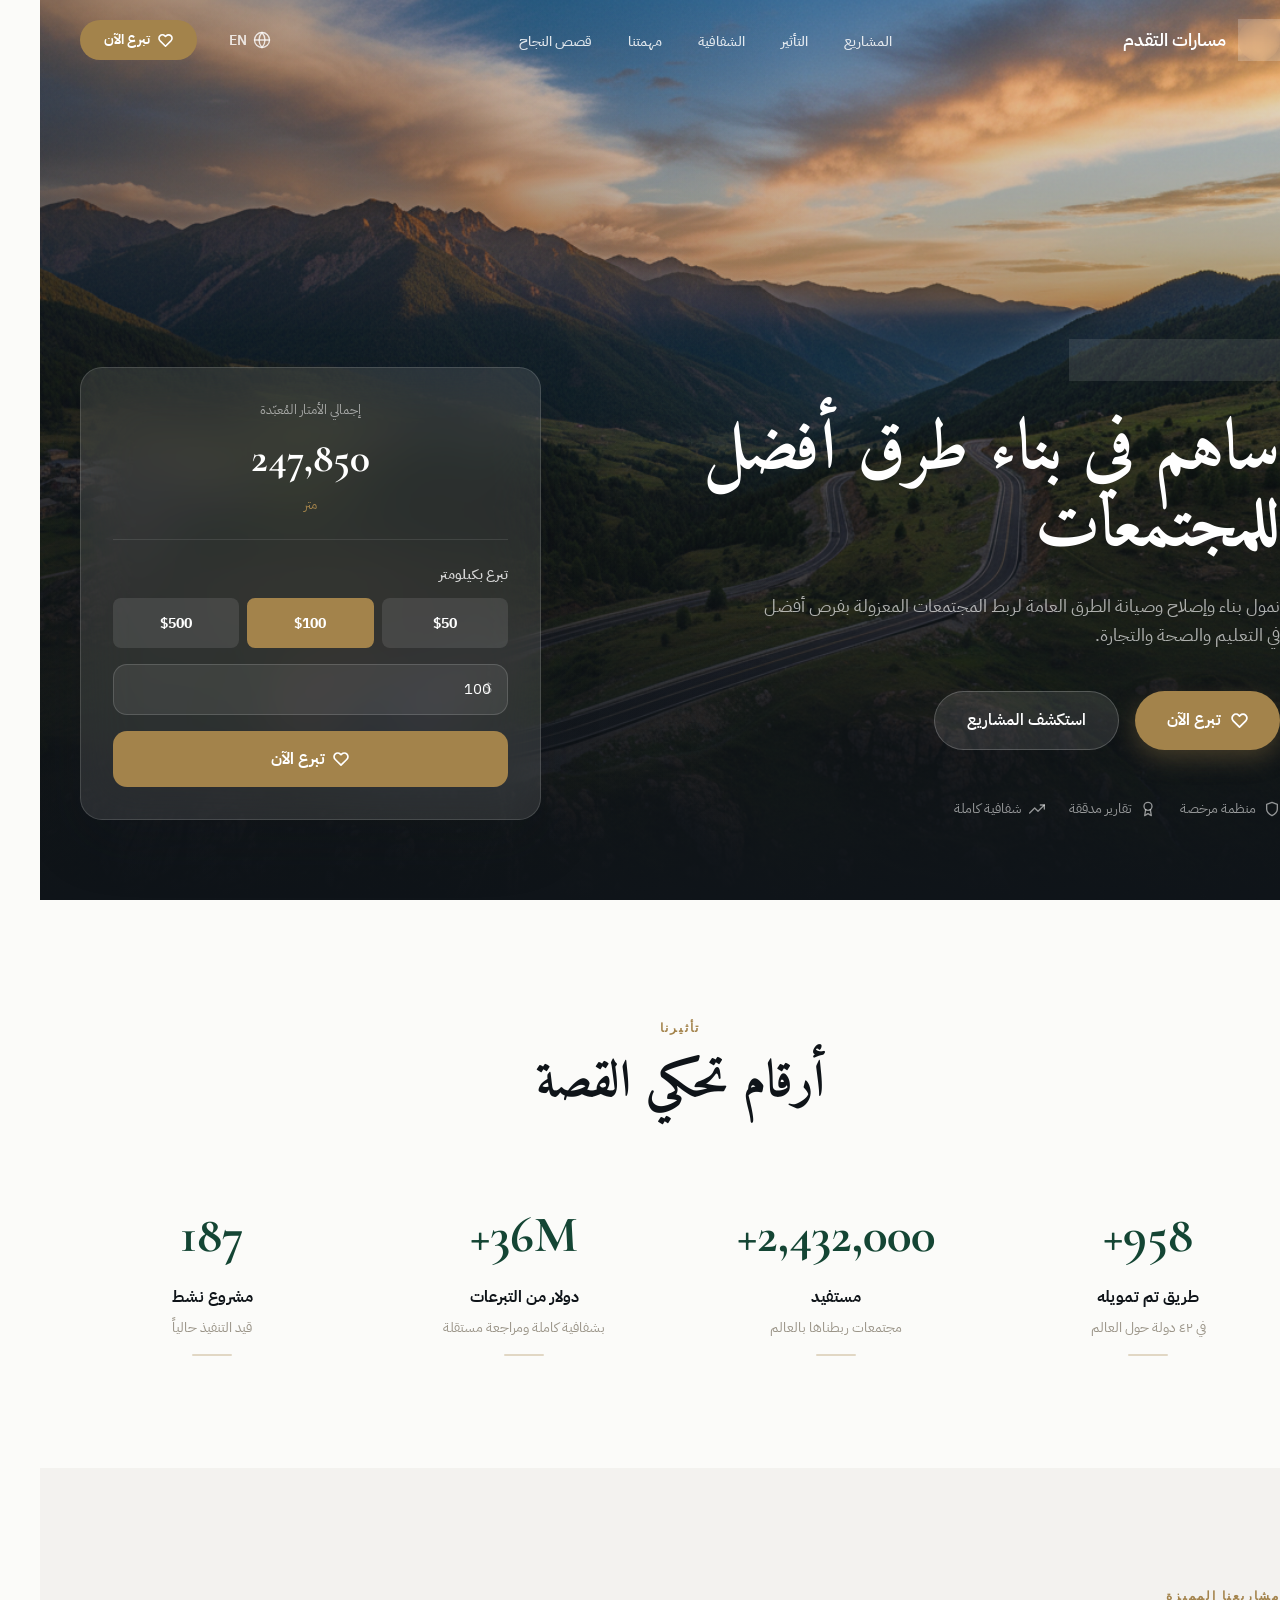
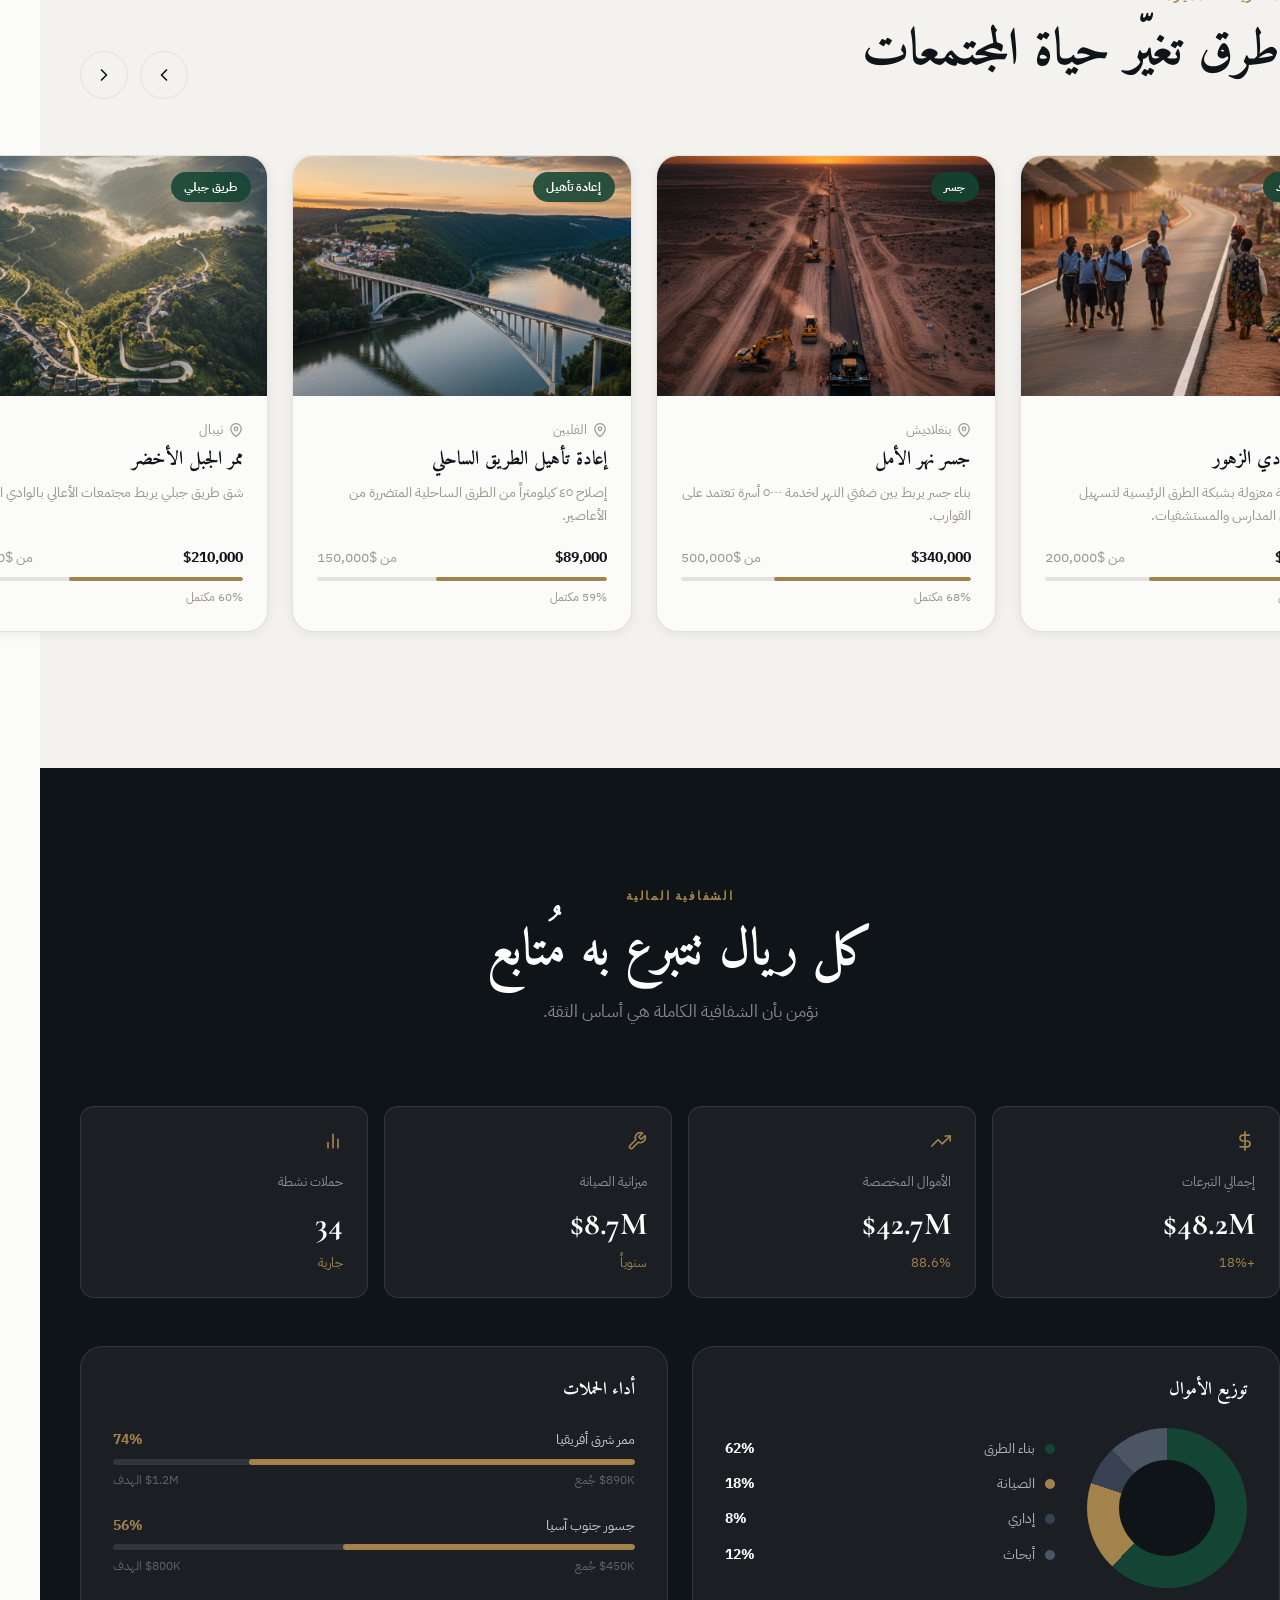
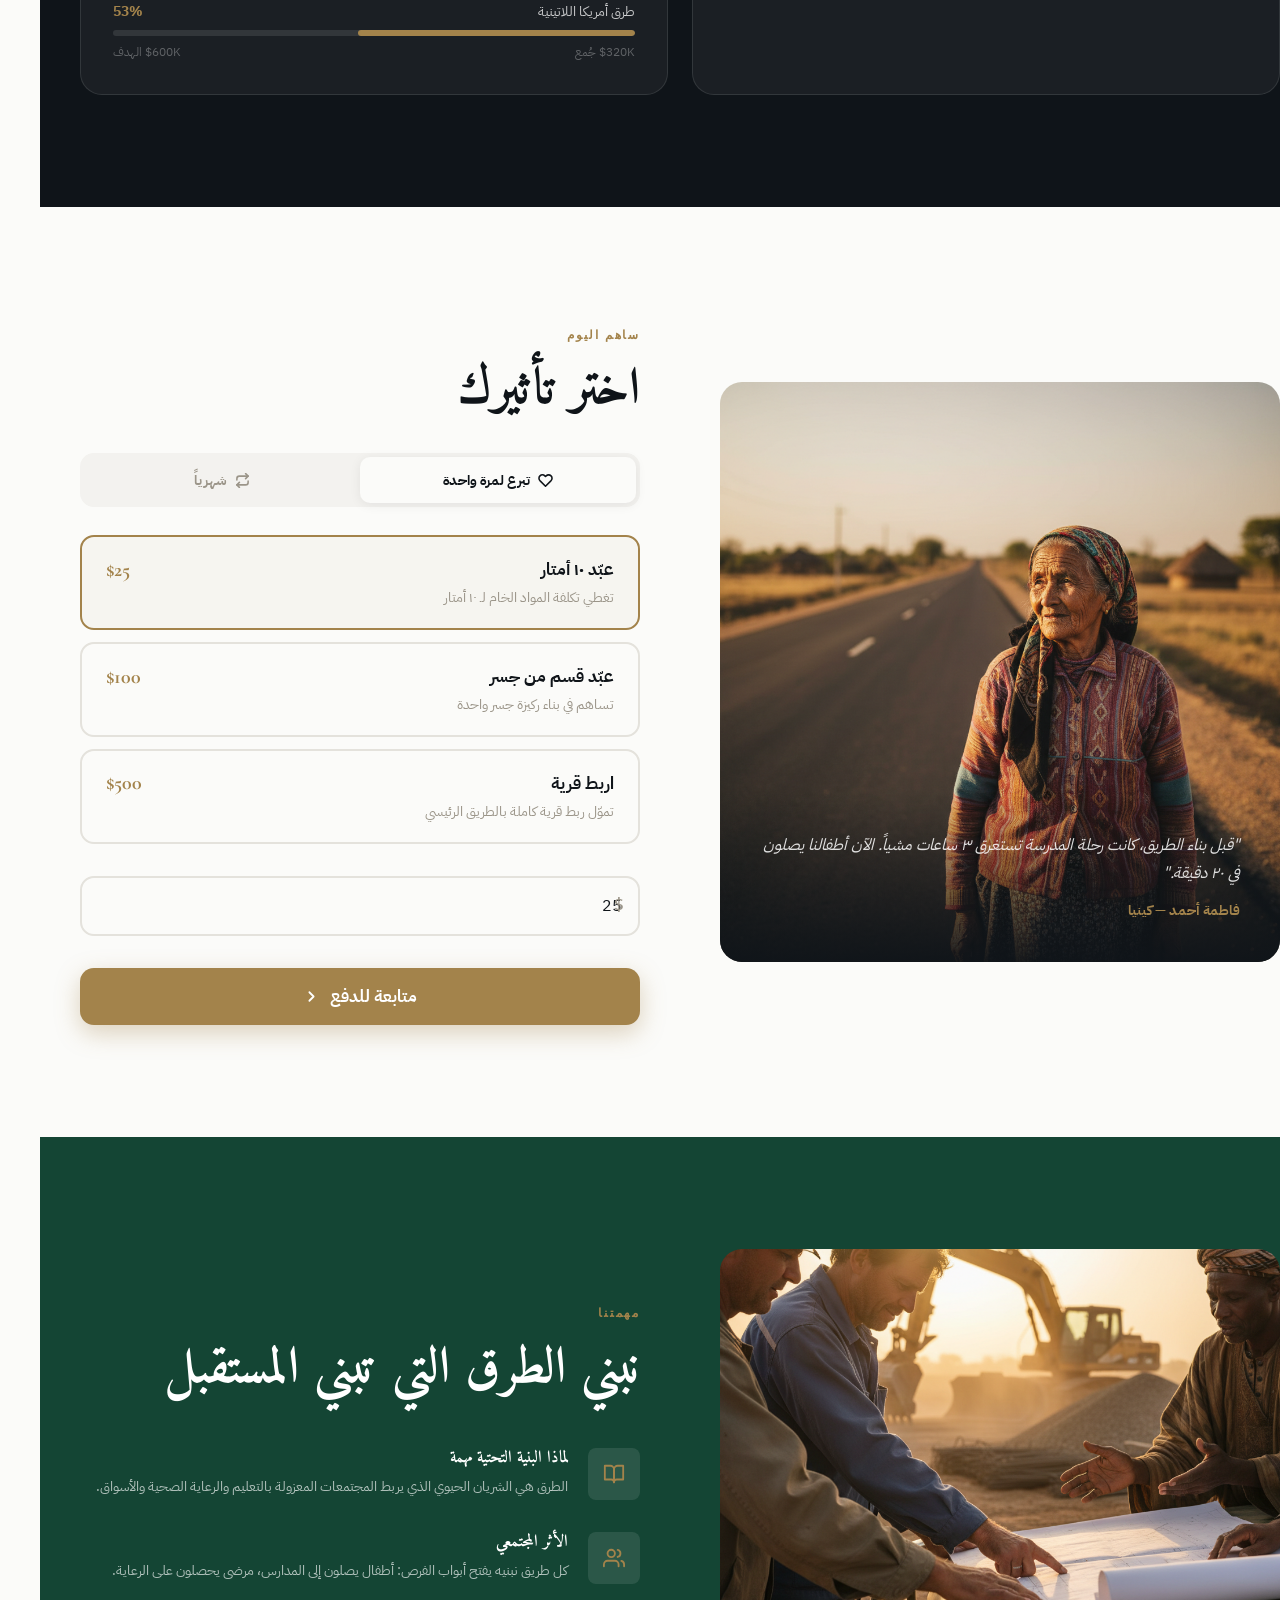
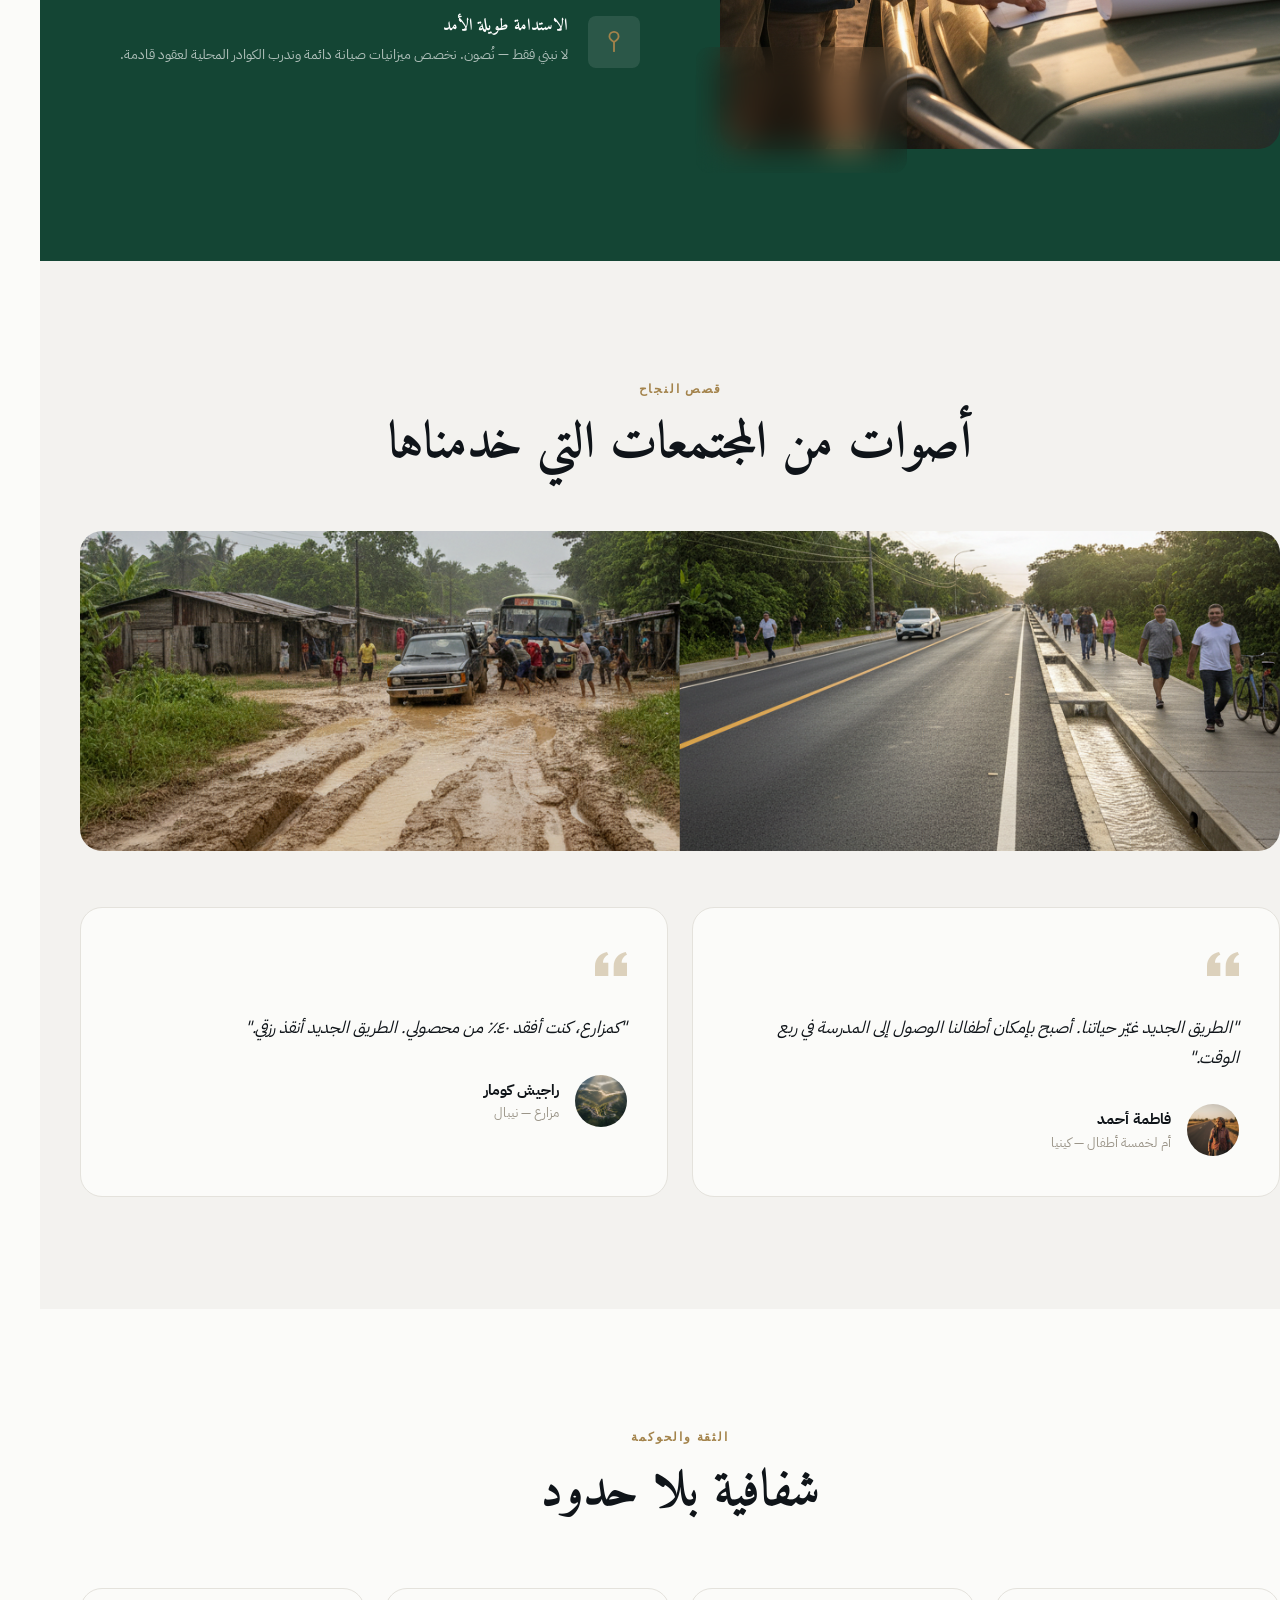
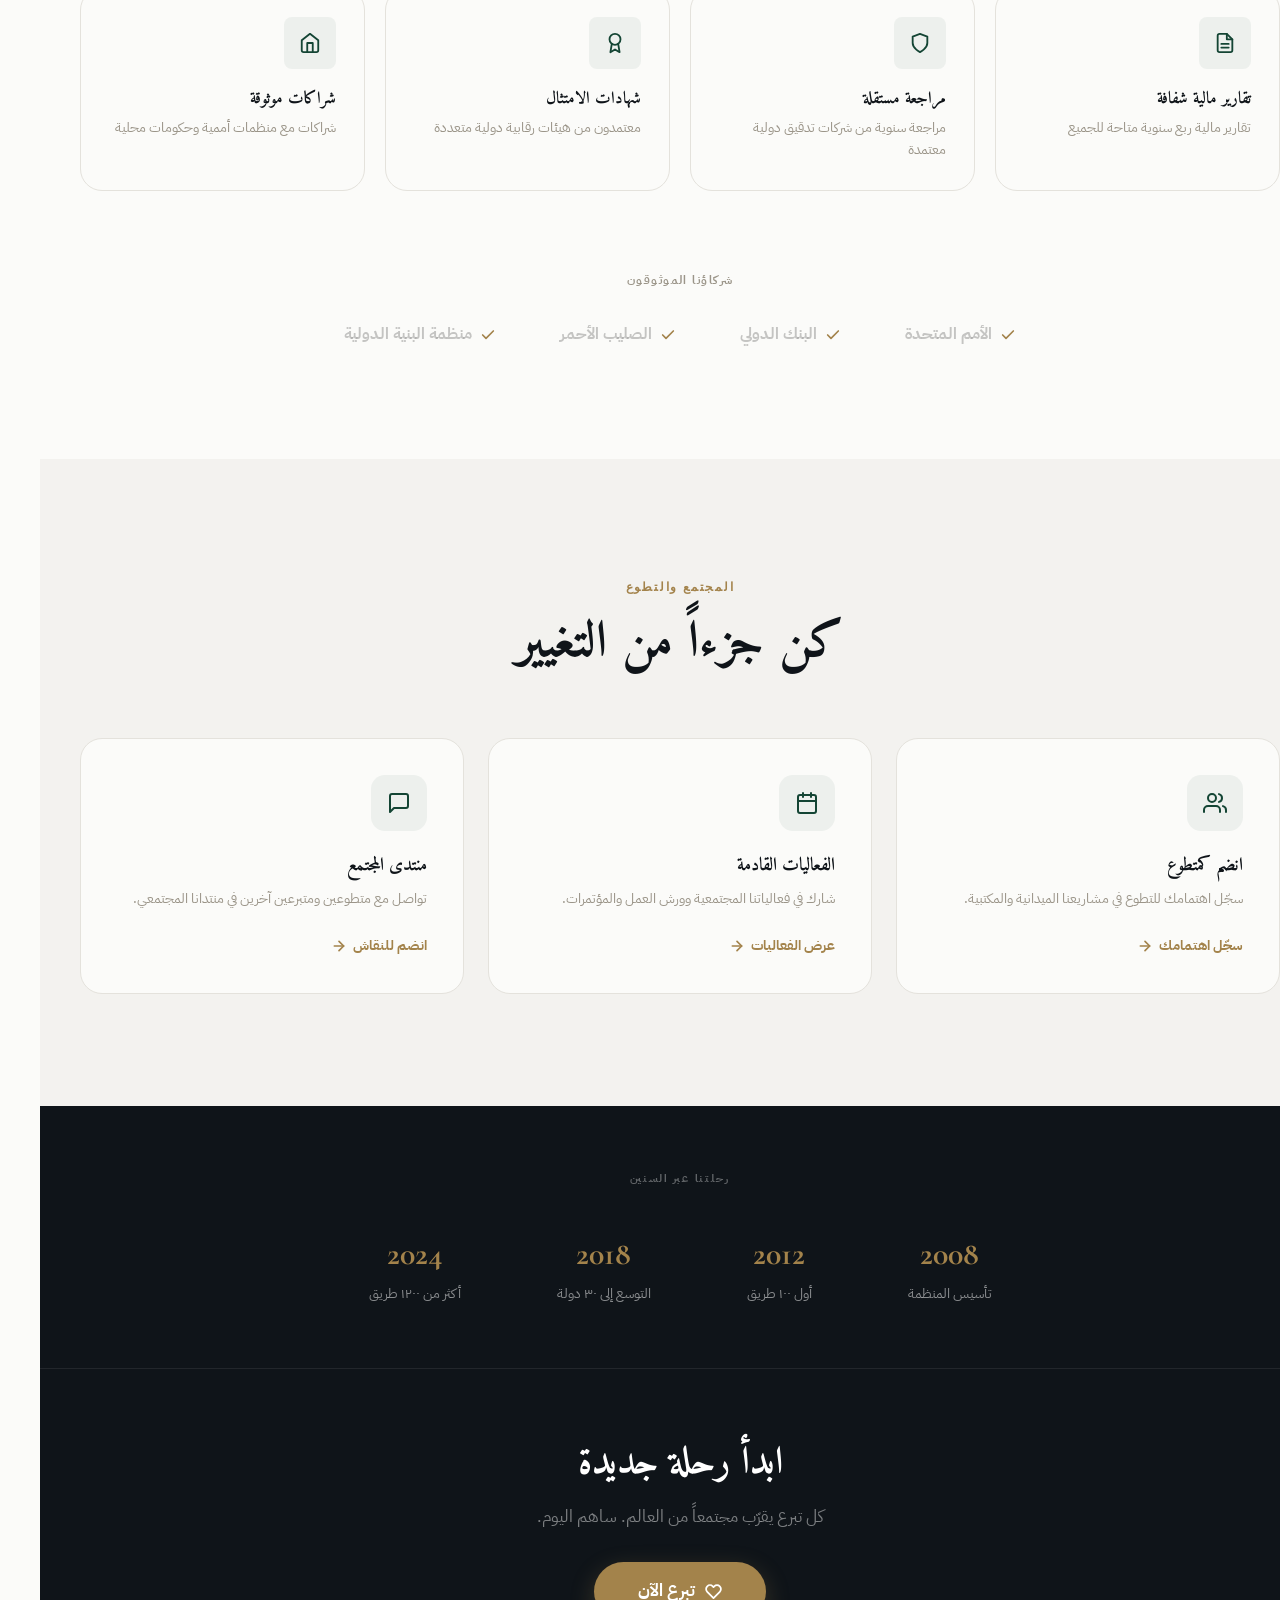
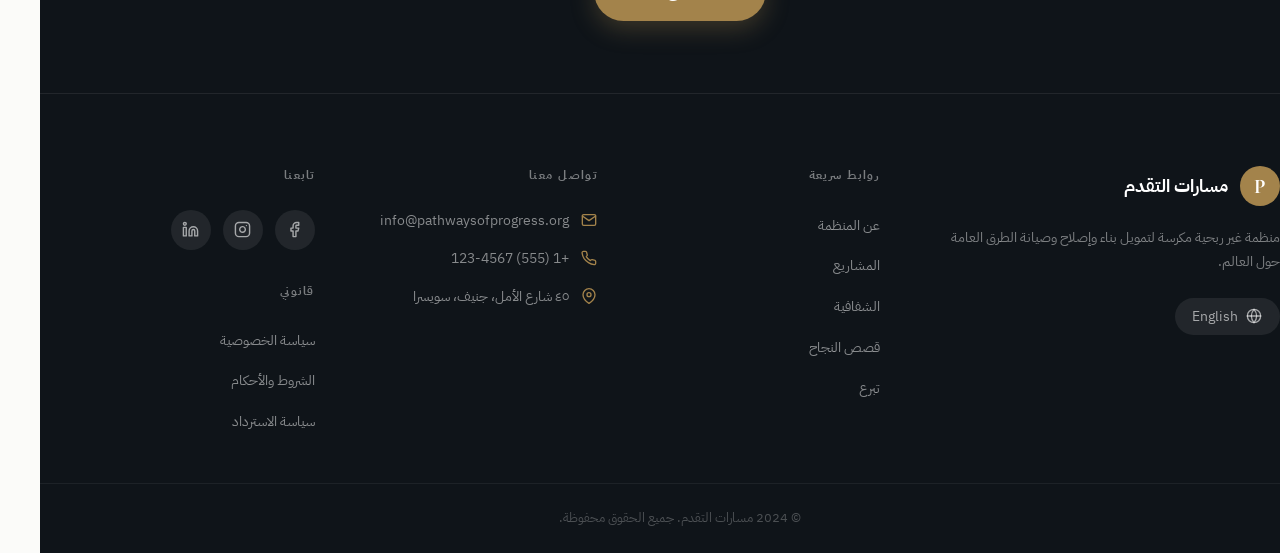
==== pathways.html @ 3d64646e "Add files via upload" ====
<!DOCTYPE html>
<html lang="ar" dir="rtl">
<head>
<meta charset="UTF-8" /><meta name="viewport" content="width=device-width, initial-scale=1.0" />
<title>مسارات التقدم | Pathways of Progress</title>
<meta name="description" content="منظمة غير ربحية لتمويل بناء وصيانة الطرق العامة | NGO financing road construction worldwide" />
<meta property="og:title" content="Pathways of Progress | مسارات التقدم" />
<link rel="stylesheet" href="pathways-style.css" />
</head>
<body>

<!-- NAVBAR -->
<nav class="navbar" id="navbar">
  <div class="container">
    <a href="#" class="nav-logo">
      <div class="nav-logo-icon">P</div>
      <span class="nav-logo-text" data-ar="مسارات التقدم" data-en="Pathways">مسارات التقدم</span>
    </a>
    <ul class="nav-links">
      <li><a href="#projects" data-ar="المشاريع" data-en="Projects">المشاريع</a></li>
      <li><a href="#impact"   data-ar="التأثير"  data-en="Impact">التأثير</a></li>
      <li><a href="#transparency" data-ar="الشفافية" data-en="Transparency">الشفافية</a></li>
      <li><a href="#mission"  data-ar="مهمتنا"  data-en="Our Mission">مهمتنا</a></li>
      <li><a href="#stories"  data-ar="قصص النجاح" data-en="Stories">قصص النجاح</a></li>
    </ul>
    <div class="nav-right">
      <button class="lang-btn" onclick="toggleLang()">
        <svg width="18" height="18" viewBox="0 0 24 24" fill="none" stroke="currentColor" stroke-width="1.8" stroke-linecap="round" stroke-linejoin="round"><circle cx="12" cy="12" r="10"/><line x1="2" y1="12" x2="22" y2="12"/><path d="M12 2a15.3 15.3 0 0 1 4 10 15.3 15.3 0 0 1-4 10 15.3 15.3 0 0 1-4-10 15.3 15.3 0 0 1 4-10z"/></svg>
        <span id="langLabel">EN</span>
      </button>
      <a href="#donate" class="nav-donate-btn">
        <svg width="15" height="15" viewBox="0 0 24 24" fill="none" stroke="currentColor" stroke-width="2.5" stroke-linecap="round" stroke-linejoin="round"><path d="M20.84 4.61a5.5 5.5 0 0 0-7.78 0L12 5.67l-1.06-1.06a5.5 5.5 0 0 0-7.78 7.78l1.06 1.06L12 21.23l7.78-7.78 1.06-1.06a5.5 5.5 0 0 0 0-7.78z"/></svg>
        <span data-ar="تبرع الآن" data-en="Donate Now">تبرع الآن</span>
      </a>
      <button class="hamburger" onclick="openMenu()">
        <span></span><span></span><span></span>
      </button>
    </div>
  </div>
</nav>

<!-- MOBILE MENU -->
<div class="mobile-menu" id="mobileMenu">
  <div class="mobile-menu-head">
    <span style="font-size:1.1rem;font-weight:700;color:#fff" data-ar="مسارات التقدم" data-en="Pathways">مسارات التقدم</span>
    <button class="mobile-close" onclick="closeMenu()">✕</button>
  </div>
  <div class="mobile-body">
    <a href="#projects" onclick="closeMenu()" data-ar="المشاريع" data-en="Projects">المشاريع</a>
    <a href="#impact"   onclick="closeMenu()" data-ar="التأثير"  data-en="Impact">التأثير</a>
    <a href="#transparency" onclick="closeMenu()" data-ar="الشفافية" data-en="Transparency">الشفافية</a>
    <a href="#mission"  onclick="closeMenu()" data-ar="مهمتنا"  data-en="Our Mission">مهمتنا</a>
    <a href="#stories"  onclick="closeMenu()" data-ar="قصص النجاح" data-en="Stories">قصص النجاح</a>
    <a href="#donate" class="mobile-donate" onclick="closeMenu()" data-ar="تبرع الآن" data-en="Donate Now">تبرع الآن</a>
  </div>
</div>

<!-- HERO -->
<section class="hero" id="home">
  <div class="hero-bg">
    <img src="assets/01541a455_generated_3661d32f.png" alt="Aerial road view" />
    <div class="hero-overlay-t"></div><div class="hero-overlay-s"></div>
  </div>
  <div class="hero-inner"><div class="container">
    <div class="hero-grid">
      <div style="animation:fadeUp .9s ease both">
        <div class="hero-tag"><span class="hero-tag-dot"></span><span data-ar="٢٤٧ مشروعاً نشطاً حول العالم" data-en="247 Active Projects Worldwide">٢٤٧ مشروعاً نشطاً حول العالم</span></div>
        <h1 data-ar="ساهم في بناء طرق أفضل للمجتمعات" data-en="Help Build Better Roads for Communities">ساهم في بناء طرق أفضل للمجتمعات</h1>
        <p class="hero-sub" data-ar="نمول بناء وإصلاح وصيانة الطرق العامة لربط المجتمعات المعزولة بفرص أفضل في التعليم والصحة والتجارة." data-en="We finance construction, repair, and maintenance of public roads, connecting isolated communities to better education, healthcare, and economic opportunities.">نمول بناء وإصلاح وصيانة الطرق العامة لربط المجتمعات المعزولة بفرص أفضل في التعليم والصحة والتجارة.</p>
        <div class="hero-btns">
          <a href="#donate" class="btn-primary">
            <svg width="17" height="17" viewBox="0 0 24 24" fill="none" stroke="currentColor" stroke-width="2.5" stroke-linecap="round" stroke-linejoin="round"><path d="M20.84 4.61a5.5 5.5 0 0 0-7.78 0L12 5.67l-1.06-1.06a5.5 5.5 0 0 0-7.78 7.78l1.06 1.06L12 21.23l7.78-7.78 1.06-1.06a5.5 5.5 0 0 0 0-7.78z"/></svg>
            <span data-ar="تبرع الآن" data-en="Donate Now">تبرع الآن</span>
          </a>
          <a href="#projects" class="btn-ghost" data-ar="استكشف المشاريع" data-en="Explore Projects">استكشف المشاريع</a>
        </div>
        <div class="hero-trust">
          <div class="hero-trust-item"><svg viewBox="0 0 24 24"><path d="M12 22s8-4 8-10V5l-8-3-8 3v7c0 6 8 10 8 10z"/></svg><span data-ar="منظمة مرخصة" data-en="Licensed Organization">منظمة مرخصة</span></div>
          <div class="hero-trust-item"><svg viewBox="0 0 24 24"><circle cx="12" cy="8" r="6"/><path d="M15.477 12.89L17 22l-5-3-5 3 1.523-9.11"/></svg><span data-ar="تقارير مدققة" data-en="Audited Reports">تقارير مدققة</span></div>
          <div class="hero-trust-item"><svg viewBox="0 0 24 24"><polyline points="23 6 13.5 15.5 8.5 10.5 1 18"/><polyline points="17 6 23 6 23 12"/></svg><span data-ar="شفافية كاملة" data-en="Full Transparency">شفافية كاملة</span></div>
        </div>
      </div>
      <div class="donate-widget" style="animation:fadeUp .9s .35s ease both">
        <p class="widget-counter-label" data-ar="إجمالي الأمتار المُعبّدة" data-en="Total Meters Paved">إجمالي الأمتار المُعبّدة</p>
        <div class="widget-counter-num" id="meterCounter">247,850</div>
        <p class="widget-counter-unit" data-ar="متر" data-en="meters">متر</p>
        <div class="widget-divider"></div>
        <p class="widget-label" data-ar="تبرع بكيلومتر" data-en="Donate a Kilometer">تبرع بكيلومتر</p>
        <div class="amount-btns">
          <button class="amount-btn" onclick="selectAmount(this,'50')">$50</button>
          <button class="amount-btn active" onclick="selectAmount(this,'100')">$100</button>
          <button class="amount-btn" onclick="selectAmount(this,'500')">$500</button>
        </div>
        <div class="widget-input-wrap">
          <span class="widget-input-prefix">$</span>
          <input class="widget-input" type="number" id="heroAmount" value="100" />
        </div>
        <button class="widget-btn" onclick="scrollToDonate()">
          <svg width="16" height="16" viewBox="0 0 24 24" fill="none" stroke="currentColor" stroke-width="2.5" stroke-linecap="round" stroke-linejoin="round"><path d="M20.84 4.61a5.5 5.5 0 0 0-7.78 0L12 5.67l-1.06-1.06a5.5 5.5 0 0 0-7.78 7.78l1.06 1.06L12 21.23l7.78-7.78 1.06-1.06a5.5 5.5 0 0 0 0-7.78z"/></svg>
          <span data-ar="تبرع الآن" data-en="Donate Now">تبرع الآن</span>
        </button>
      </div>
    </div>
  </div></div>
</section>

<!-- IMPACT STATS -->
<section class="section stats-section" id="impact">
  <div class="container">
    <div class="text-center reveal">
      <span class="section-label" data-ar="تأثيرنا" data-en="Our Impact">تأثيرنا</span>
      <h2 class="section-title" data-ar="أرقام تحكي القصة" data-en="Numbers That Tell the Story">أرقام تحكي القصة</h2>
    </div>
    <div class="stats-grid">
      <div class="stat-card reveal reveal-delay-1"><span class="stat-num" data-target="1248" data-suffix="+">0+</span><p class="stat-label" data-ar="طريق تم تمويله" data-en="Roads Funded">طريق تم تمويله</p><p class="stat-desc" data-ar="في ٤٢ دولة حول العالم" data-en="Across 42 countries worldwide">في ٤٢ دولة حول العالم</p><div class="stat-line"></div></div>
      <div class="stat-card reveal reveal-delay-2"><span class="stat-num" data-target="3200000" data-suffix="+">0+</span><p class="stat-label" data-ar="مستفيد" data-en="Lives Impacted">مستفيد</p><p class="stat-desc" data-ar="مجتمعات ربطناها بالعالم" data-en="Communities connected to opportunity">مجتمعات ربطناها بالعالم</p><div class="stat-line"></div></div>
      <div class="stat-card reveal reveal-delay-3"><span class="stat-num" data-target="48" data-suffix="M+">0M+</span><p class="stat-label" data-ar="دولار من التبرعات" data-en="Raised in Donations">دولار من التبرعات</p><p class="stat-desc" data-ar="بشفافية كاملة ومراجعة مستقلة" data-en="Full transparency & audit">بشفافية كاملة ومراجعة مستقلة</p><div class="stat-line"></div></div>
      <div class="stat-card reveal reveal-delay-4"><span class="stat-num" data-target="247" data-suffix="">0</span><p class="stat-label" data-ar="مشروع نشط" data-en="Active Projects">مشروع نشط</p><p class="stat-desc" data-ar="قيد التنفيذ حالياً" data-en="Currently under construction">قيد التنفيذ حالياً</p><div class="stat-line"></div></div>
    </div>
  </div>
</section>

<!-- FEATURED PROJECTS -->
<section class="section projects-section" id="projects">
  <div class="container">
    <div class="projects-header reveal">
      <div><span class="section-label" data-ar="مشاريعنا المميزة" data-en="Featured Projects">مشاريعنا المميزة</span><h2 class="section-title" data-ar="طرق تغيّر حياة المجتمعات" data-en="Roads That Change Communities">طرق تغيّر حياة المجتمعات</h2></div>
      <div class="scroll-btns">
        <button class="scroll-btn" onclick="scrollProjects(-1)"><svg viewBox="0 0 24 24"><polyline points="15 18 9 12 15 6"/></svg></button>
        <button class="scroll-btn" onclick="scrollProjects(1)"><svg viewBox="0 0 24 24"><polyline points="9 18 15 12 9 6"/></svg></button>
      </div>
    </div>
  </div>
  <div class="projects-strip no-scroll" id="projectsStrip">
    <div class="project-card">
      <div class="project-img-wrap"><img src="assets/be9a8d438_generated_48acca72.png" alt="Valley Blossom Road" /><span class="project-badge" data-ar="طريق جديد" data-en="New Road">طريق جديد</span></div>
      <div class="project-body"><div class="project-loc"><svg viewBox="0 0 24 24"><path d="M21 10c0 7-9 13-9 13s-9-6-9-13a9 9 0 0 1 18 0z"/><circle cx="12" cy="10" r="3"/></svg><span data-ar="كينيا" data-en="Kenya">كينيا</span></div><h3 class="project-title" data-ar="طريق وادي الزهور" data-en="Valley Blossom Road">طريق وادي الزهور</h3><p class="project-desc" data-ar="ربط ١٢ قرية معزولة بشبكة الطرق الرئيسية لتسهيل الوصول إلى المدارس والمستشفيات." data-en="Connecting 12 isolated villages to the main road network for access to schools and hospitals.">ربط ١٢ قرية معزولة بشبكة الطرق الرئيسية لتسهيل الوصول إلى المدارس والمستشفيات.</p><div class="progress-nums"><span class="progress-raised">$128,000</span><span class="progress-goal" data-ar="من $200,000" data-en="of $200,000">من $200,000</span></div><div class="progress-bar"><div class="progress-fill" data-pct="64"></div></div><p class="progress-pct" data-ar="64% مكتمل" data-en="64% funded">64% مكتمل</p></div>
    </div>
    <div class="project-card">
      <div class="project-img-wrap"><img src="assets/9c3ffc624_generated_b6638727.png" alt="Hope River Bridge" /><span class="project-badge" data-ar="جسر" data-en="Bridge">جسر</span></div>
      <div class="project-body"><div class="project-loc"><svg viewBox="0 0 24 24"><path d="M21 10c0 7-9 13-9 13s-9-6-9-13a9 9 0 0 1 18 0z"/><circle cx="12" cy="10" r="3"/></svg><span data-ar="بنغلاديش" data-en="Bangladesh">بنغلاديش</span></div><h3 class="project-title" data-ar="جسر نهر الأمل" data-en="Hope River Bridge">جسر نهر الأمل</h3><p class="project-desc" data-ar="بناء جسر يربط بين ضفتي النهر لخدمة ٥٠٠٠ أسرة تعتمد على القوارب." data-en="Building a bridge across the river to serve 5,000 families dependent on boats.">بناء جسر يربط بين ضفتي النهر لخدمة ٥٠٠٠ أسرة تعتمد على القوارب.</p><div class="progress-nums"><span class="progress-raised">$340,000</span><span class="progress-goal" data-ar="من $500,000" data-en="of $500,000">من $500,000</span></div><div class="progress-bar"><div class="progress-fill" data-pct="68"></div></div><p class="progress-pct" data-ar="68% مكتمل" data-en="68% funded">68% مكتمل</p></div>
    </div>
    <div class="project-card">
      <div class="project-img-wrap"><img src="assets/48c802424_generated_2d0556cf.png" alt="Coastal Highway" /><span class="project-badge" data-ar="إعادة تأهيل" data-en="Rehabilitation">إعادة تأهيل</span></div>
      <div class="project-body"><div class="project-loc"><svg viewBox="0 0 24 24"><path d="M21 10c0 7-9 13-9 13s-9-6-9-13a9 9 0 0 1 18 0z"/><circle cx="12" cy="10" r="3"/></svg><span data-ar="الفلبين" data-en="Philippines">الفلبين</span></div><h3 class="project-title" data-ar="إعادة تأهيل الطريق الساحلي" data-en="Coastal Highway Rehab">إعادة تأهيل الطريق الساحلي</h3><p class="project-desc" data-ar="إصلاح ٤٥ كيلومتراً من الطرق الساحلية المتضررة من الأعاصير." data-en="Repairing 45km of coastal roads damaged by typhoons.">إصلاح ٤٥ كيلومتراً من الطرق الساحلية المتضررة من الأعاصير.</p><div class="progress-nums"><span class="progress-raised">$89,000</span><span class="progress-goal" data-ar="من $150,000" data-en="of $150,000">من $150,000</span></div><div class="progress-bar"><div class="progress-fill" data-pct="59"></div></div><p class="progress-pct" data-ar="59% مكتمل" data-en="59% funded">59% مكتمل</p></div>
    </div>
    <div class="project-card">
      <div class="project-img-wrap"><img src="assets/891f308a1_generated_f2b40994.png" alt="Green Mountain Pass" /><span class="project-badge" data-ar="طريق جبلي" data-en="Mountain Road">طريق جبلي</span></div>
      <div class="project-body"><div class="project-loc"><svg viewBox="0 0 24 24"><path d="M21 10c0 7-9 13-9 13s-9-6-9-13a9 9 0 0 1 18 0z"/><circle cx="12" cy="10" r="3"/></svg><span data-ar="نيبال" data-en="Nepal">نيبال</span></div><h3 class="project-title" data-ar="ممر الجبل الأخضر" data-en="Green Mountain Pass">ممر الجبل الأخضر</h3><p class="project-desc" data-ar="شق طريق جبلي يربط مجتمعات الأعالي بالوادي الرئيسي." data-en="Carving a mountain road connecting highland communities to the main valley.">شق طريق جبلي يربط مجتمعات الأعالي بالوادي الرئيسي.</p><div class="progress-nums"><span class="progress-raised">$210,000</span><span class="progress-goal" data-ar="من $350,000" data-en="of $350,000">من $350,000</span></div><div class="progress-bar"><div class="progress-fill" data-pct="60"></div></div><p class="progress-pct" data-ar="60% مكتمل" data-en="60% funded">60% مكتمل</p></div>
    </div>
  </div>
</section>

<!-- TRANSPARENCY DASHBOARD -->
<section class="section dashboard-section" id="transparency">
  <div class="container">
    <div class="text-center reveal" style="margin-bottom:5rem">
      <span class="section-label" data-ar="الشفافية المالية" data-en="Financial Transparency">الشفافية المالية</span>
      <h2 class="section-title" data-ar="كل ريال تتبرع به مُتابع" data-en="Every Dollar You Donate Is Tracked">كل ريال تتبرع به مُتابع</h2>
      <p class="section-subtitle" data-ar="نؤمن بأن الشفافية الكاملة هي أساس الثقة. تابع أين تذهب تبرعاتك في الوقت الفعلي." data-en="We believe full transparency is the foundation of trust. Track your donations in real time.">نؤمن بأن الشفافية الكاملة هي أساس الثقة.</p>
    </div>
    <div class="metrics-grid">
      <div class="metric-card reveal reveal-delay-1"><svg class="metric-icon" viewBox="0 0 24 24"><line x1="12" y1="1" x2="12" y2="23"/><path d="M17 5H9.5a3.5 3.5 0 0 0 0 7h5a3.5 3.5 0 0 1 0 7H6"/></svg><p class="metric-label" data-ar="إجمالي التبرعات" data-en="Total Raised">إجمالي التبرعات</p><p class="metric-val">$48.2M</p><p class="metric-change">+18%</p></div>
      <div class="metric-card reveal reveal-delay-2"><svg class="metric-icon" viewBox="0 0 24 24"><polyline points="23 6 13.5 15.5 8.5 10.5 1 18"/><polyline points="17 6 23 6 23 12"/></svg><p class="metric-label" data-ar="الأموال المخصصة" data-en="Funds Allocated">الأموال المخصصة</p><p class="metric-val">$42.7M</p><p class="metric-change">88.6%</p></div>
      <div class="metric-card reveal reveal-delay-3"><svg class="metric-icon" viewBox="0 0 24 24"><path d="M14.7 6.3a1 1 0 0 0 0 1.4l1.6 1.6a1 1 0 0 0 1.4 0l3.77-3.77a6 6 0 0 1-7.94 7.94l-6.91 6.91a2.12 2.12 0 0 1-3-3l6.91-6.91a6 6 0 0 1 7.94-7.94l-3.76 3.76z"/></svg><p class="metric-label" data-ar="ميزانية الصيانة" data-en="Maintenance Budget">ميزانية الصيانة</p><p class="metric-val">$8.7M</p><p class="metric-change" data-ar="سنوياً" data-en="Annually">سنوياً</p></div>
      <div class="metric-card reveal reveal-delay-4"><svg class="metric-icon" viewBox="0 0 24 24"><line x1="18" y1="20" x2="18" y2="10"/><line x1="12" y1="20" x2="12" y2="4"/><line x1="6" y1="20" x2="6" y2="14"/></svg><p class="metric-label" data-ar="حملات نشطة" data-en="Active Campaigns">حملات نشطة</p><p class="metric-val">34</p><p class="metric-change" data-ar="جارية" data-en="Ongoing">جارية</p></div>
    </div>
    <div class="dash-grid">
      <div class="dash-card reveal">
        <h3 class="dash-card-title" data-ar="توزيع الأموال" data-en="Fund Allocation">توزيع الأموال</h3>
        <div class="donut-wrap">
          <div class="donut"></div>
          <div class="donut-label-wrap">
            <div class="donut-item"><div class="donut-item-left"><div class="donut-dot" style="background:#144534"></div><span class="donut-item-name" data-ar="بناء الطرق" data-en="Road Construction">بناء الطرق</span></div><span class="donut-item-pct">62%</span></div>
            <div class="donut-item"><div class="donut-item-left"><div class="donut-dot" style="background:#A3834B"></div><span class="donut-item-name" data-ar="الصيانة" data-en="Maintenance">الصيانة</span></div><span class="donut-item-pct">18%</span></div>
            <div class="donut-item"><div class="donut-item-left"><div class="donut-dot" style="background:#374151"></div><span class="donut-item-name" data-ar="إداري" data-en="Administrative">إداري</span></div><span class="donut-item-pct">8%</span></div>
            <div class="donut-item"><div class="donut-item-left"><div class="donut-dot" style="background:#4B5563"></div><span class="donut-item-name" data-ar="أبحاث" data-en="Research">أبحاث</span></div><span class="donut-item-pct">12%</span></div>
          </div>
        </div>
      </div>
      <div class="dash-card reveal reveal-delay-2">
        <h3 class="dash-card-title" data-ar="أداء الحملات" data-en="Campaign Performance">أداء الحملات</h3>
        <div class="camp-item"><div class="camp-top"><span class="camp-name" data-ar="ممر شرق أفريقيا" data-en="East Africa Corridor">ممر شرق أفريقيا</span><span class="camp-pct">74%</span></div><div class="camp-bar"><div class="camp-fill" data-pct="74"></div></div><div class="camp-bottom"><span data-ar="$890K جُمع" data-en="$890K raised">$890K جُمع</span><span data-ar="$1.2M الهدف" data-en="$1.2M goal">$1.2M الهدف</span></div></div>
        <div class="camp-item"><div class="camp-top"><span class="camp-name" data-ar="جسور جنوب آسيا" data-en="South Asia Bridges">جسور جنوب آسيا</span><span class="camp-pct">56%</span></div><div class="camp-bar"><div class="camp-fill" data-pct="56"></div></div><div class="camp-bottom"><span data-ar="$450K جُمع" data-en="$450K raised">$450K جُمع</span><span data-ar="$800K الهدف" data-en="$800K goal">$800K الهدف</span></div></div>
        <div class="camp-item"><div class="camp-top"><span class="camp-name" data-ar="طرق أمريكا اللاتينية" data-en="Latin America Roads">طرق أمريكا اللاتينية</span><span class="camp-pct">53%</span></div><div class="camp-bar"><div class="camp-fill" data-pct="53"></div></div><div class="camp-bottom"><span data-ar="$320K جُمع" data-en="$320K raised">$320K جُمع</span><span data-ar="$600K الهدف" data-en="$600K goal">$600K الهدف</span></div></div>
      </div>
    </div>
  </div>
</section>

<!-- DONATION SECTION -->
<section class="section donate-section" id="donate">
  <div class="container">
    <div class="donate-grid">
      <div class="donate-testimonial">
        <img src="assets/49302e74b_generated_56e918d8.png" alt="Community beneficiary" />
        <div class="donate-testimonial-overlay">
          <p class="donate-quote" data-ar='"قبل بناء الطريق، كانت رحلة المدرسة تستغرق ٣ ساعات مشياً. الآن أطفالنا يصلون في ٢٠ دقيقة."' data-en='"Before the road, the journey to school took 3 hours on foot. Now our children arrive in 20 minutes."'>"قبل بناء الطريق، كانت رحلة المدرسة تستغرق ٣ ساعات مشياً. الآن أطفالنا يصلون في ٢٠ دقيقة."</p>
          <p class="donate-quotee" data-ar="فاطمة أحمد — كينيا" data-en="Fatima Ahmed — Kenya">فاطمة أحمد — كينيا</p>
        </div>
      </div>
      <div>
        <span class="section-label" data-ar="ساهم اليوم" data-en="Contribute Today">ساهم اليوم</span>
        <h2 class="section-title" style="margin-bottom:2rem" data-ar="اختر تأثيرك" data-en="Choose Your Impact">اختر تأثيرك</h2>
        <div id="donate-step1">
          <div class="type-toggle">
            <button class="type-btn active" id="typeOnce" onclick="setType('once')">
              <svg width="15" height="15" viewBox="0 0 24 24" fill="none" stroke="currentColor" stroke-width="2.5" stroke-linecap="round" stroke-linejoin="round"><path d="M20.84 4.61a5.5 5.5 0 0 0-7.78 0L12 5.67l-1.06-1.06a5.5 5.5 0 0 0-7.78 7.78l1.06 1.06L12 21.23l7.78-7.78 1.06-1.06a5.5 5.5 0 0 0 0-7.78z"/></svg>
              <span data-ar="تبرع لمرة واحدة" data-en="One-Time">تبرع لمرة واحدة</span>
            </button>
            <button class="type-btn" id="typeMonthly" onclick="setType('monthly')">
              <svg width="15" height="15" viewBox="0 0 24 24" fill="none" stroke="currentColor" stroke-width="2.5" stroke-linecap="round" stroke-linejoin="round"><polyline points="17 1 21 5 17 9"/><path d="M3 11V9a4 4 0 0 1 4-4h14"/><polyline points="7 23 3 19 7 15"/><path d="M21 13v2a4 4 0 0 1-4 4H3"/></svg>
              <span data-ar="شهرياً" data-en="Monthly">شهرياً</span>
            </button>
          </div>
          <div class="impact-options">
            <button class="impact-option selected" onclick="selectImpact(this,25)"><div class="impact-option-top"><span class="impact-label" data-ar="عبّد ١٠ أمتار" data-en="Fund 10 Meters">عبّد ١٠ أمتار</span><span class="impact-amount">$25</span></div><p class="impact-desc" data-ar="تغطي تكلفة المواد الخام لـ ١٠ أمتار" data-en="Covers raw materials for 10 meters of road">تغطي تكلفة المواد الخام لـ ١٠ أمتار</p></button>
            <button class="impact-option" onclick="selectImpact(this,100)"><div class="impact-option-top"><span class="impact-label" data-ar="عبّد قسم من جسر" data-en="Fund a Bridge Section">عبّد قسم من جسر</span><span class="impact-amount">$100</span></div><p class="impact-desc" data-ar="تساهم في بناء ركيزة جسر واحدة" data-en="Contributes to one bridge pillar construction">تساهم في بناء ركيزة جسر واحدة</p></button>
            <button class="impact-option" onclick="selectImpact(this,500)"><div class="impact-option-top"><span class="impact-label" data-ar="اربط قرية" data-en="Connect a Village">اربط قرية</span><span class="impact-amount">$500</span></div><p class="impact-desc" data-ar="تموّل ربط قرية كاملة بالطريق الرئيسي" data-en="Funds connecting an entire village to the main road">تموّل ربط قرية كاملة بالطريق الرئيسي</p></button>
          </div>
          <div class="custom-amount-wrap"><span class="custom-amount-prefix">$</span><input class="custom-amount-input" type="number" id="donateAmount" value="25" /></div>
          <button class="btn-primary" style="width:100%;justify-content:center;border-radius:14px;font-size:1.05rem" onclick="goStep2()">
            <span data-ar="متابعة للدفع" data-en="Continue to Payment">متابعة للدفع</span>
            <svg width="17" height="17" viewBox="0 0 24 24" fill="none" stroke="currentColor" stroke-width="2.5" stroke-linecap="round" stroke-linejoin="round"><polyline points="9 18 15 12 9 6"/></svg>
          </button>
        </div>
        <div id="donate-step2">
          <div class="summary-box"><span class="summary-label" data-ar="المبلغ المحدد" data-en="Selected Amount">المبلغ المحدد</span><span class="summary-amount" id="summaryAmount">$25</span></div>
          <p style="font-size:.9rem;font-weight:700;color:var(--obsidian);margin-bottom:.75rem" data-ar="اختر طريقة الدفع" data-en="Select Payment Method">اختر طريقة الدفع</p>
          <div class="pay-methods">
            <button class="pay-method selected" onclick="selectPay(this)"><svg viewBox="0 0 24 24"><rect x="1" y="4" width="22" height="16" rx="2"/><line x1="1" y1="10" x2="23" y2="10"/></svg><span data-ar="بطاقة ائتمان" data-en="Credit Card">بطاقة ائتمان</span></button>
            <button class="pay-method" onclick="selectPay(this)"><svg viewBox="0 0 24 24"><rect x="5" y="2" width="14" height="20" rx="2"/><line x1="12" y1="18" x2="12.01" y2="18"/></svg><span>Apple Pay</span></button>
            <button class="pay-method" onclick="selectPay(this)"><svg viewBox="0 0 24 24"><rect x="5" y="2" width="14" height="20" rx="2"/><line x1="12" y1="18" x2="12.01" y2="18"/></svg><span>Google Pay</span></button>
          </div>
          <input class="form-field" type="email" id="donorEmail" /><input class="form-field" type="text" id="donorName" />
          <div class="step-actions">
            <button class="btn-back" onclick="goStep1()" data-ar="رجوع" data-en="Back">رجوع</button>
            <button class="btn-complete" onclick="completeDonation()"><svg width="17" height="17" viewBox="0 0 24 24" fill="none" stroke="currentColor" stroke-width="2.5" stroke-linecap="round" stroke-linejoin="round"><polyline points="20 6 9 17 4 12"/></svg><span data-ar="أكمل التبرع" data-en="Complete Donation">أكمل التبرع</span></button>
          </div>
          <p class="receipt-note" data-ar="ستتلقى إيصالاً تلقائياً عبر البريد الإلكتروني. جميع التبرعات معفاة من الضرائب." data-en="You'll receive an automatic receipt by email. All donations are tax-deductible.">ستتلقى إيصالاً تلقائياً عبر البريد الإلكتروني.</p>
        </div>
      </div>
    </div>
  </div>
</section>

<!-- MISSION -->
<section class="section mission-section" id="mission">
  <div class="container">
    <div class="mission-grid">
      <div class="mission-img-col reveal">
        <div class="mission-img-wrap">
          <img src="assets/bfe17ab6e_generated_6d31a42b.png" alt="Engineers reviewing blueprints" />
          <div class="mission-float-card"><div class="mission-float-num">15+</div><div class="mission-float-text" data-ar="سنوات من الخبرة في بناء الطرق" data-en="Years of road construction expertise">سنوات من الخبرة في بناء الطرق</div></div>
        </div>
      </div>
      <div class="mission-text-col reveal reveal-delay-2">
        <span class="section-label" data-ar="مهمتنا" data-en="Our Mission">مهمتنا</span>
        <h2 class="section-title" style="margin-bottom:3rem" data-ar="نبني الطرق التي تبني المستقبل" data-en="Building Roads That Build Futures">نبني الطرق التي تبني المستقبل</h2>
        <div class="mission-pillar"><div class="mission-pillar-icon"><svg viewBox="0 0 24 24"><path d="M2 3h6a4 4 0 0 1 4 4v14a3 3 0 0 0-3-3H2z"/><path d="M22 3h-6a4 4 0 0 0-4 4v14a3 3 0 0 1 3-3h7z"/></svg></div><div><h3 class="mission-pillar-title" data-ar="لماذا البنية التحتية مهمة" data-en="Why Road Infrastructure Matters">لماذا البنية التحتية مهمة</h3><p class="mission-pillar-desc" data-ar="الطرق هي الشريان الحيوي الذي يربط المجتمعات المعزولة بالتعليم والرعاية الصحية والأسواق." data-en="Roads are the vital arteries connecting isolated communities to education, healthcare, and markets.">الطرق هي الشريان الحيوي الذي يربط المجتمعات المعزولة بالتعليم والرعاية الصحية والأسواق.</p></div></div>
        <div class="mission-pillar"><div class="mission-pillar-icon"><svg viewBox="0 0 24 24"><path d="M17 21v-2a4 4 0 0 0-4-4H5a4 4 0 0 0-4 4v2"/><circle cx="9" cy="7" r="4"/><path d="M23 21v-2a4 4 0 0 0-3-3.87"/><path d="M16 3.13a4 4 0 0 1 0 7.75"/></svg></div><div><h3 class="mission-pillar-title" data-ar="الأثر المجتمعي" data-en="Community Impact">الأثر المجتمعي</h3><p class="mission-pillar-desc" data-ar="كل طريق نبنيه يفتح أبواب الفرص: أطفال يصلون إلى المدارس، مرضى يحصلون على الرعاية، مزارعون يبيعون محاصيلهم." data-en="Every road we build opens doors: children reach schools, patients access care, farmers sell their crops.">كل طريق نبنيه يفتح أبواب الفرص: أطفال يصلون إلى المدارس، مرضى يحصلون على الرعاية.</p></div></div>
        <div class="mission-pillar"><div class="mission-pillar-icon"><svg viewBox="0 0 24 24"><path d="M12 22V12M12 12C12 12 7 9 7 6a5 5 0 0 1 10 0c0 3-5 6-5 6z"/></svg></div><div><h3 class="mission-pillar-title" data-ar="الاستدامة طويلة الأمد" data-en="Long-Term Sustainability">الاستدامة طويلة الأمد</h3><p class="mission-pillar-desc" data-ar="لا نبني فقط — نُصون. نخصص ميزانيات صيانة دائمة وندرب الكوادر المحلية لعقود قادمة." data-en="We don't just build — we maintain. Permanent maintenance budgets and local team training for decades.">لا نبني فقط — نُصون. نخصص ميزانيات صيانة دائمة وندرب الكوادر المحلية لعقود قادمة.</p></div></div>
      </div>
    </div>
  </div>
</section>

<!-- SUCCESS STORIES -->
<section class="section stories-section" id="stories">
  <div class="container">
    <div class="text-center reveal" style="margin-bottom:3.5rem"><span class="section-label" data-ar="قصص النجاح" data-en="Success Stories">قصص النجاح</span><h2 class="section-title" data-ar="أصوات من المجتمعات التي خدمناها" data-en="Voices from Communities We Served">أصوات من المجتمعات التي خدمناها</h2></div>
    <div class="before-after reveal"><img src="assets/301f1b83b_generated_b7a5b548.png" alt="Before and after road construction" /></div>
    <div class="stories-grid">
      <div class="story-card reveal reveal-delay-1"><svg class="quote-icon" viewBox="0 0 24 24" fill="currentColor"><path d="M14.017 21v-7.391c0-5.704 3.731-9.57 8.983-10.609l.995 2.151c-2.432.917-3.995 3.638-3.995 5.849h4v10h-9.983zm-14.017 0v-7.391c0-5.704 3.748-9.57 9-10.609l.996 2.151c-2.433.917-3.996 3.638-3.996 5.849h3.983v10h-9.983z"/></svg><p class="story-quote" data-ar='"الطريق الجديد غيّر حياتنا. أصبح بإمكان أطفالنا الوصول إلى المدرسة في ربع الوقت، وبات بإمكان سيارة الإسعاف الوصول إلينا."' data-en='"The new road changed our lives. Our children can reach school in a quarter of the time, and ambulances can finally reach us."'>"الطريق الجديد غيّر حياتنا. أصبح بإمكان أطفالنا الوصول إلى المدرسة في ربع الوقت."</p><div class="story-person"><img src="assets/49302e74b_generated_56e918d8.png" alt="Fatima Ahmed" class="story-avatar" /><div><p class="story-name" data-ar="فاطمة أحمد" data-en="Fatima Ahmed">فاطمة أحمد</p><p class="story-role" data-ar="أم لخمسة أطفال — كينيا" data-en="Mother of five — Kenya">أم لخمسة أطفال — كينيا</p></div></div></div>
      <div class="story-card reveal reveal-delay-2"><svg class="quote-icon" viewBox="0 0 24 24" fill="currentColor"><path d="M14.017 21v-7.391c0-5.704 3.731-9.57 8.983-10.609l.995 2.151c-2.432.917-3.995 3.638-3.995 5.849h4v10h-9.983zm-14.017 0v-7.391c0-5.704 3.748-9.57 9-10.609l.996 2.151c-2.433.917-3.996 3.638-3.996 5.849h3.983v10h-9.983z"/></svg><p class="story-quote" data-ar='"كمزارع، كنت أفقد ٤٠٪ من محصولي بسبب عدم قدرتي على نقله في الوقت المناسب. الطريق الجديد أنقذ رزقي."' data-en='"As a farmer, I used to lose 40% of my harvest because I couldn\'t transport it in time. The new road saved my livelihood.>"كمزارع، كنت أفقد ٤٠٪ من محصولي. الطريق الجديد أنقذ رزقي."</p><div class="story-person"><img src="assets/891f308a1_generated_f2b40994.png" alt="Rajesh Kumar" class="story-avatar" /><div><p class="story-name" data-ar="راجيش كومار" data-en="Rajesh Kumar">راجيش كومار</p><p class="story-role" data-ar="مزارع — نيبال" data-en="Farmer — Nepal">مزارع — نيبال</p></div></div></div>
    </div>
  </div>
</section>

<!-- TRUST & GOVERNANCE -->
<section class="section trust-section">
  <div class="container">
    <div class="text-center reveal" style="margin-bottom:4rem"><span class="section-label" data-ar="الثقة والحوكمة" data-en="Trust & Governance">الثقة والحوكمة</span><h2 class="section-title" data-ar="شفافية بلا حدود" data-en="Boundless Transparency">شفافية بلا حدود</h2></div>
    <div class="trust-grid">
      <div class="trust-card reveal reveal-delay-1"><div class="trust-icon"><svg viewBox="0 0 24 24"><path d="M14 2H6a2 2 0 0 0-2 2v16a2 2 0 0 0 2 2h12a2 2 0 0 0 2-2V8z"/><polyline points="14 2 14 8 20 8"/><line x1="16" y1="13" x2="8" y2="13"/><line x1="16" y1="17" x2="8" y2="17"/></svg></div><h3 class="trust-card-title" data-ar="تقارير مالية شفافة" data-en="Transparent Financial Reports">تقارير مالية شفافة</h3><p class="trust-card-desc" data-ar="تقارير مالية ربع سنوية متاحة للجميع" data-en="Quarterly financial reports available to everyone">تقارير مالية ربع سنوية متاحة للجميع</p></div>
      <div class="trust-card reveal reveal-delay-2"><div class="trust-icon"><svg viewBox="0 0 24 24"><path d="M12 22s8-4 8-10V5l-8-3-8 3v7c0 6 8 10 8 10z"/></svg></div><h3 class="trust-card-title" data-ar="مراجعة مستقلة" data-en="Independent Audits">مراجعة مستقلة</h3><p class="trust-card-desc" data-ar="مراجعة سنوية من شركات تدقيق دولية معتمدة" data-en="Annual audits by certified international firms">مراجعة سنوية من شركات تدقيق دولية معتمدة</p></div>
      <div class="trust-card reveal reveal-delay-3"><div class="trust-icon"><svg viewBox="0 0 24 24"><circle cx="12" cy="8" r="6"/><path d="M15.477 12.89L17 22l-5-3-5 3 1.523-9.11"/></svg></div><h3 class="trust-card-title" data-ar="شهادات الامتثال" data-en="Compliance Certificates">شهادات الامتثال</h3><p class="trust-card-desc" data-ar="معتمدون من هيئات رقابية دولية متعددة" data-en="Certified by multiple international regulatory bodies">معتمدون من هيئات رقابية دولية متعددة</p></div>
      <div class="trust-card reveal reveal-delay-4"><div class="trust-icon"><svg viewBox="0 0 24 24"><path d="M3 9l9-7 9 7v11a2 2 0 0 1-2 2H5a2 2 0 0 1-2-2z"/><polyline points="9 22 9 12 15 12 15 22"/></svg></div><h3 class="trust-card-title" data-ar="شراكات موثوقة" data-en="Trusted Partnerships">شراكات موثوقة</h3><p class="trust-card-desc" data-ar="شراكات مع منظمات أممية وحكومات محلية" data-en="Partnerships with UN organizations and local governments">شراكات مع منظمات أممية وحكومات محلية</p></div>
    </div>
    <div class="reveal"><p class="partners-label" data-ar="شركاؤنا الموثوقون" data-en="Our Trusted Partners">شركاؤنا الموثوقون</p>
    <div class="partners-row">
      <div class="partner-item"><svg viewBox="0 0 24 24"><polyline points="20 6 9 17 4 12"/></svg><span data-ar="الأمم المتحدة" data-en="United Nations">الأمم المتحدة</span></div>
      <div class="partner-item"><svg viewBox="0 0 24 24"><polyline points="20 6 9 17 4 12"/></svg><span data-ar="البنك الدولي" data-en="World Bank">البنك الدولي</span></div>
      <div class="partner-item"><svg viewBox="0 0 24 24"><polyline points="20 6 9 17 4 12"/></svg><span data-ar="الصليب الأحمر" data-en="Red Cross">الصليب الأحمر</span></div>
      <div class="partner-item"><svg viewBox="0 0 24 24"><polyline points="20 6 9 17 4 12"/></svg><span data-ar="منظمة البنية الدولية" data-en="Global Infrastructure Org">منظمة البنية الدولية</span></div>
    </div></div>
  </div>
</section>

<!-- VOLUNTEER -->
<section class="section volunteer-section">
  <div class="container">
    <div class="text-center reveal"><span class="section-label" data-ar="المجتمع والتطوع" data-en="Community & Volunteering">المجتمع والتطوع</span><h2 class="section-title" data-ar="كن جزءاً من التغيير" data-en="Be Part of the Change">كن جزءاً من التغيير</h2></div>
    <div class="volunteer-grid">
      <div class="vol-card reveal reveal-delay-1"><div class="vol-icon"><svg viewBox="0 0 24 24"><path d="M17 21v-2a4 4 0 0 0-4-4H5a4 4 0 0 0-4 4v2"/><circle cx="9" cy="7" r="4"/><path d="M23 21v-2a4 4 0 0 0-3-3.87"/><path d="M16 3.13a4 4 0 0 1 0 7.75"/></svg></div><h3 class="vol-title" data-ar="انضم كمتطوع" data-en="Join as Volunteer">انضم كمتطوع</h3><p class="vol-desc" data-ar="سجّل اهتمامك للتطوع في مشاريعنا الميدانية والمكتبية." data-en="Register your interest to volunteer in our field and office projects.">سجّل اهتمامك للتطوع في مشاريعنا الميدانية والمكتبية.</p><a href="#" class="vol-link"><span data-ar="سجّل اهتمامك" data-en="Register Interest">سجّل اهتمامك</span><svg viewBox="0 0 24 24"><line x1="5" y1="12" x2="19" y2="12"/><polyline points="12 5 19 12 12 19"/></svg></a></div>
      <div class="vol-card reveal reveal-delay-2"><div class="vol-icon"><svg viewBox="0 0 24 24"><rect x="3" y="4" width="18" height="18" rx="2"/><line x1="16" y1="2" x2="16" y2="6"/><line x1="8" y1="2" x2="8" y2="6"/><line x1="3" y1="10" x2="21" y2="10"/></svg></div><h3 class="vol-title" data-ar="الفعاليات القادمة" data-en="Upcoming Events">الفعاليات القادمة</h3><p class="vol-desc" data-ar="شارك في فعالياتنا المجتمعية وورش العمل والمؤتمرات." data-en="Participate in our community events, workshops, and conferences.">شارك في فعالياتنا المجتمعية وورش العمل والمؤتمرات.</p><a href="#" class="vol-link"><span data-ar="عرض الفعاليات" data-en="View Events">عرض الفعاليات</span><svg viewBox="0 0 24 24"><line x1="5" y1="12" x2="19" y2="12"/><polyline points="12 5 19 12 12 19"/></svg></a></div>
      <div class="vol-card reveal reveal-delay-3"><div class="vol-icon"><svg viewBox="0 0 24 24"><path d="M21 15a2 2 0 0 1-2 2H7l-4 4V5a2 2 0 0 1 2-2h14a2 2 0 0 1 2 2z"/></svg></div><h3 class="vol-title" data-ar="منتدى المجتمع" data-en="Community Forum">منتدى المجتمع</h3><p class="vol-desc" data-ar="تواصل مع متطوعين ومتبرعين آخرين في منتدانا المجتمعي." data-en="Connect with other volunteers and donors in our community forum.">تواصل مع متطوعين ومتبرعين آخرين في منتدانا المجتمعي.</p><a href="#" class="vol-link"><span data-ar="انضم للنقاش" data-en="Join Discussion">انضم للنقاش</span><svg viewBox="0 0 24 24"><line x1="5" y1="12" x2="19" y2="12"/><polyline points="12 5 19 12 12 19"/></svg></a></div>
    </div>
  </div>
</section>

<!-- FOOTER -->
<footer class="footer">
  <div class="footer-timeline"><div class="container"><p class="timeline-label" data-ar="رحلتنا عبر السنين" data-en="Our Journey Through the Years">رحلتنا عبر السنين</p><div class="timeline-row"><div class="timeline-item"><div class="timeline-year">2008</div><div class="timeline-event" data-ar="تأسيس المنظمة" data-en="Organization Founded">تأسيس المنظمة</div></div><div class="timeline-item"><div class="timeline-year">2012</div><div class="timeline-event" data-ar="أول ١٠٠ طريق" data-en="First 100 Roads">أول ١٠٠ طريق</div></div><div class="timeline-item"><div class="timeline-year">2018</div><div class="timeline-event" data-ar="التوسع إلى ٣٠ دولة" data-en="Expanded to 30 Countries">التوسع إلى ٣٠ دولة</div></div><div class="timeline-item"><div class="timeline-year">2024</div><div class="timeline-event" data-ar="أكثر من ١٢٠٠ طريق" data-en="Over 1,200 Roads Built">أكثر من ١٢٠٠ طريق</div></div></div></div></div>
  <div class="footer-cta"><div class="container"><h3 data-ar="ابدأ رحلة جديدة" data-en="Start a New Journey">ابدأ رحلة جديدة</h3><p data-ar="كل تبرع يقرّب مجتمعاً من العالم. ساهم اليوم." data-en="Every donation brings a community closer to the world. Contribute today.">كل تبرع يقرّب مجتمعاً من العالم. ساهم اليوم.</p><a href="#donate" class="footer-cta-btn"><svg width="17" height="17" viewBox="0 0 24 24" fill="none" stroke="currentColor" stroke-width="2.5" stroke-linecap="round" stroke-linejoin="round"><path d="M20.84 4.61a5.5 5.5 0 0 0-7.78 0L12 5.67l-1.06-1.06a5.5 5.5 0 0 0-7.78 7.78l1.06 1.06L12 21.23l7.78-7.78 1.06-1.06a5.5 5.5 0 0 0 0-7.78z"/></svg><span data-ar="تبرع الآن" data-en="Donate Now">تبرع الآن</span></a></div></div>
  <div class="footer-main"><div class="container"><div class="footer-grid">
    <div><div class="footer-brand-logo"><div class="footer-brand-icon">P</div><span class="footer-brand-name" data-ar="مسارات التقدم" data-en="Pathways of Progress">مسارات التقدم</span></div><p class="footer-brand-desc" data-ar="منظمة غير ربحية مكرسة لتمويل بناء وإصلاح وصيانة الطرق العامة حول العالم." data-en="A non-profit dedicated to financing construction, repair, and maintenance of public roads worldwide.">منظمة غير ربحية مكرسة لتمويل بناء وإصلاح وصيانة الطرق العامة حول العالم.</p><button class="lang-switch-btn" onclick="toggleLang()"><svg viewBox="0 0 24 24"><circle cx="12" cy="12" r="10"/><line x1="2" y1="12" x2="22" y2="12"/><path d="M12 2a15.3 15.3 0 0 1 4 10 15.3 15.3 0 0 1-4 10 15.3 15.3 0 0 1-4-10 15.3 15.3 0 0 1 4-10z"/></svg><span id="footerLangLabel">English</span></button></div>
    <div><p class="footer-col-title" data-ar="روابط سريعة" data-en="Quick Links">روابط سريعة</p><ul class="footer-links"><li><a href="#mission" data-ar="عن المنظمة" data-en="About Us">عن المنظمة</a></li><li><a href="#projects" data-ar="المشاريع" data-en="Projects">المشاريع</a></li><li><a href="#transparency" data-ar="الشفافية" data-en="Transparency">الشفافية</a></li><li><a href="#stories" data-ar="قصص النجاح" data-en="Stories">قصص النجاح</a></li><li><a href="#donate" data-ar="تبرع" data-en="Donate">تبرع</a></li></ul></div>
    <div><p class="footer-col-title" data-ar="تواصل معنا" data-en="Contact Us">تواصل معنا</p><div class="footer-contact-item"><svg class="footer-contact-icon" viewBox="0 0 24 24"><path d="M4 4h16c1.1 0 2 .9 2 2v12c0 1.1-.9 2-2 2H4c-1.1 0-2-.9-2-2V6c0-1.1.9-2 2-2z"/><polyline points="22,6 12,13 2,6"/></svg>info@pathwaysofprogress.org</div><div class="footer-contact-item"><svg class="footer-contact-icon" viewBox="0 0 24 24"><path d="M22 16.92v3a2 2 0 0 1-2.18 2 19.79 19.79 0 0 1-8.63-3.07A19.5 19.5 0 0 1 4.69 13 19.79 19.79 0 0 1 1.61 4.38 2 2 0 0 1 3.6 2.18h3a2 2 0 0 1 2 1.72c.127.96.361 1.903.7 2.81a2 2 0 0 1-.45 2.11L7.91 9.91a16 16 0 0 0 6.06 6.06l.91-.92a2 2 0 0 1 2.11-.45c.907.339 1.85.573 2.81.7A2 2 0 0 1 22 16.92z"/></svg>+1 (555) 123-4567</div><div class="footer-contact-item"><svg class="footer-contact-icon" viewBox="0 0 24 24"><path d="M21 10c0 7-9 13-9 13s-9-6-9-13a9 9 0 0 1 18 0z"/><circle cx="12" cy="10" r="3"/></svg><span data-ar="٤٥ شارع الأمل، جنيف، سويسرا" data-en="45 Hope Street, Geneva, Switzerland">٤٥ شارع الأمل، جنيف، سويسرا</span></div></div>
    <div><p class="footer-col-title" data-ar="تابعنا" data-en="Follow Us">تابعنا</p><div class="social-row"><a href="https://facebook.com" target="_blank" rel="noopener" class="social-btn"><svg viewBox="0 0 24 24" fill="none" stroke="currentColor" stroke-width="2" stroke-linecap="round" stroke-linejoin="round"><path d="M18 2h-3a5 5 0 0 0-5 5v3H7v4h3v8h4v-8h3l1-4h-4V7a1 1 0 0 1 1-1h3z"/></svg></a><a href="https://instagram.com" target="_blank" rel="noopener" class="social-btn"><svg viewBox="0 0 24 24" fill="none" stroke="currentColor" stroke-width="2" stroke-linecap="round" stroke-linejoin="round"><rect x="2" y="2" width="20" height="20" rx="5"/><path d="M16 11.37A4 4 0 1 1 12.63 8 4 4 0 0 1 16 11.37z"/><line x1="17.5" y1="6.5" x2="17.51" y2="6.5"/></svg></a><a href="https://linkedin.com" target="_blank" rel="noopener" class="social-btn"><svg viewBox="0 0 24 24" fill="none" stroke="currentColor" stroke-width="2" stroke-linecap="round" stroke-linejoin="round"><path d="M16 8a6 6 0 0 1 6 6v7h-4v-7a2 2 0 0 0-2-2 2 2 0 0 0-2 2v7h-4v-7a6 6 0 0 1 6-6z"/><rect x="2" y="9" width="4" height="12"/><circle cx="4" cy="4" r="2"/></svg></a></div><p class="footer-col-title" data-ar="قانوني" data-en="Legal">قانوني</p><ul class="footer-links"><li><a href="#" data-ar="سياسة الخصوصية" data-en="Privacy Policy">سياسة الخصوصية</a></li><li><a href="#" data-ar="الشروط والأحكام" data-en="Terms & Conditions">الشروط والأحكام</a></li><li><a href="#" data-ar="سياسة الاسترداد" data-en="Refund Policy">سياسة الاسترداد</a></li></ul></div>
  </div></div></div>
  <div class="footer-bar"><div class="container"><p>© 2024 <span data-ar="مسارات التقدم. جميع الحقوق محفوظة." data-en="Pathways of Progress. All rights reserved.">مسارات التقدم. جميع الحقوق محفوظة.</span></p></div></div>
</footer>

<button class="scroll-top" id="scrollTop" onclick="window.scrollTo({top:0,behavior:'smooth'})" aria-label="Back to top">
  <svg viewBox="0 0 24 24"><polyline points="18 15 12 9 6 15"/></svg>
</button>
<script>
  
  var currentLang='ar',meterCount=247850,selectedAmount=25;

window.addEventListener('scroll',function(){
  var n=document.getElementById('navbar'),s=document.getElementById('scrollTop');
  window.scrollY>50?(n.classList.add('scrolled'),s.classList.add('visible')):(n.classList.remove('scrolled'),s.classList.remove('visible'));
});

function openMenu(){document.getElementById('mobileMenu').classList.add('open');document.body.style.overflow='hidden'}
function closeMenu(){document.getElementById('mobileMenu').classList.remove('open');document.body.style.overflow=''}

function toggleLang(){
  currentLang=currentLang==='ar'?'en':'ar';
  var isAr=currentLang==='ar';
  document.documentElement.lang=currentLang;
  document.documentElement.dir=isAr?'rtl':'ltr';
  document.body.classList.toggle('ltr',!isAr);
  document.querySelectorAll('[data-ar][data-en]').forEach(function(el){el.textContent=isAr?el.getAttribute('data-ar'):el.getAttribute('data-en')});
  document.getElementById('langLabel').textContent=isAr?'EN':'عربي';
  document.getElementById('footerLangLabel').textContent=isAr?'English':'العربية';
  var dE=document.getElementById('donorEmail'),dN=document.getElementById('donorName');
  if(dE)dE.placeholder=isAr?'البريد الإلكتروني':'Email address';
  if(dN)dN.placeholder=isAr?'الاسم الكامل':'Full name';
}

setInterval(function(){
  meterCount+=Math.floor(Math.random()*3)+1;
  var el=document.getElementById('meterCounter');
  if(el)el.textContent=meterCount.toLocaleString(currentLang==='ar'?'ar-SA':'en-US');
},4000);

function selectAmount(btn,val){
  document.querySelectorAll('.amount-btn').forEach(function(b){b.classList.remove('active')});
  btn.classList.add('active');
  document.getElementById('heroAmount').value=val;
}
function scrollToDonate(){document.getElementById('donate').scrollIntoView({behavior:'smooth'})}
function setType(type){document.getElementById('typeOnce').classList.toggle('active',type==='once');document.getElementById('typeMonthly').classList.toggle('active',type==='monthly')}
function selectImpact(btn,amount){
  document.querySelectorAll('.impact-option').forEach(function(b){b.classList.remove('selected')});
  btn.classList.add('selected');selectedAmount=amount;
  document.getElementById('donateAmount').value=amount;
}
function goStep2(){
  var amt=document.getElementById('donateAmount').value||selectedAmount;
  document.getElementById('summaryAmount').textContent='$'+parseInt(amt).toLocaleString();
  document.getElementById('donate-step1').style.display='none';
  document.getElementById('donate-step2').style.display='block';
}
function goStep1(){document.getElementById('donate-step1').style.display='block';document.getElementById('donate-step2').style.display='none'}
function selectPay(btn){document.querySelectorAll('.pay-method').forEach(function(b){b.classList.remove('selected')});btn.classList.add('selected')}
function completeDonation(){
  var e=document.getElementById('donorEmail').value.trim(),n=document.getElementById('donorName').value.trim();
  if(!e||!n){alert(currentLang==='ar'?'يرجى ملء جميع الحقول':'Please fill in all fields');return}
  alert(currentLang==='ar'?'شكراً جزيلاً، '+n+'! تم استلام تبرعك بنجاح.':'Thank you, '+n+'! Your donation has been received.');
  goStep1();document.getElementById('donorEmail').value='';document.getElementById('donorName').value='';
}

var revObs=new IntersectionObserver(function(entries){entries.forEach(function(e){if(e.isIntersecting)e.target.classList.add('visible')})},{threshold:.12});
document.querySelectorAll('.reveal').forEach(function(el){revObs.observe(el)});

var cntObs=new IntersectionObserver(function(entries){entries.forEach(function(e){if(e.isIntersecting){animateCounter(e.target);cntObs.unobserve(e.target)}})},{threshold:.3});
document.querySelectorAll('.stat-num[data-target]').forEach(function(el){cntObs.observe(el)});

function animateCounter(el){
  var target=parseInt(el.getAttribute('data-target')),suffix=el.getAttribute('data-suffix')||'',dur=2000,step=target/(dur/16),cur=0;
  var t=setInterval(function(){cur+=step;if(cur>=target){cur=target;clearInterval(t)}el.textContent=Math.floor(cur).toLocaleString()+suffix},16);
}

var barObs=new IntersectionObserver(function(entries){entries.forEach(function(e){if(e.isIntersecting){e.target.querySelectorAll('.progress-fill,.camp-fill').forEach(function(f){setTimeout(function(){f.style.width=f.getAttribute('data-pct')+'%'},200)});barObs.unobserve(e.target)}})},{threshold:.2});
document.querySelectorAll('.project-card,.dash-card').forEach(function(el){barObs.observe(el)});

// Init placeholders
document.getElementById('donorEmail').placeholder='البريد الإلكتروني';
document.getElementById('donorName').placeholder='الاسم الكامل';
</script>
</body>
</html>
---- pathways-style.css ----
@import url('https://fonts.googleapis.com/css2?family=Amiri:wght@400;700&family=Cormorant+Garamond:ital,wght@0,400;0,500;0,600;0,700;1,400&family=IBM+Plex+Sans+Arabic:wght@300;400;500;600;700&family=Inter:wght@300;400;500;600;700&display=swap');

*,*::before,*::after{box-sizing:border-box;margin:0;padding:0}
:root{
  --obsidian:#0F1419;--green:#144534;--green-mid:#1e6347;
  --gold:#A3834B;--gold-light:#c9a96e;--surface:#FBFBF9;
  --surface-2:#F3F2EF;--muted:#9B9589;--border:#E4E2DC;
  --shadow-sm:0 2px 12px rgba(15,20,25,.07);
  --shadow-md:0 8px 32px rgba(15,20,25,.12);
  --shadow-lg:0 20px 60px rgba(15,20,25,.18);
  --r-sm:8px;--r-md:14px;--r-lg:22px;
}
html{scroll-behavior:smooth}
body{background:var(--surface);color:var(--obsidian);font-family:'IBM Plex Sans Arabic',sans-serif;font-size:18px;line-height:1.6;overflow-x:hidden}
body.ltr{font-family:'Inter',sans-serif;direction:ltr}
h1,h2,h3,h4{font-family:'Amiri',serif;line-height:1.2}
body.ltr h1,body.ltr h2,body.ltr h3,body.ltr h4{font-family:'Cormorant Garamond',serif}
a{text-decoration:none;color:inherit}
img{display:block;max-width:100%}
button{cursor:pointer;border:none;background:none;font-family:inherit}
input{font-family:inherit}

.container{max-width:1280px;margin:0 auto;padding:0 2.5rem}
@media(max-width:768px){.container{padding:0 1.25rem}}
.section{padding:7rem 0}
@media(max-width:768px){.section{padding:4rem 0}}
.section-label{display:inline-block;font-size:.75rem;font-weight:700;letter-spacing:.15em;text-transform:uppercase;color:var(--gold);margin-bottom:1rem;font-family:'Inter',sans-serif}
.section-title{font-size:clamp(1.9rem,4vw,3.25rem);font-weight:700;color:var(--obsidian);margin-bottom:1rem}
.section-subtitle{font-size:1.05rem;color:var(--muted);max-width:560px;margin:0 auto}
.text-center{text-align:center}
.no-scroll::-webkit-scrollbar{display:none}
.no-scroll{-ms-overflow-style:none;scrollbar-width:none}

/* ANIMATIONS */
@keyframes pulse{0%,100%{opacity:1}50%{opacity:.4}}
@keyframes fadeUp{from{opacity:0;transform:translateY(30px)}to{opacity:1;transform:translateY(0)}}

.reveal{opacity:0;transform:translateY(28px);transition:opacity .7s ease,transform .7s ease}
.reveal.visible{opacity:1;transform:translateY(0)}
.reveal-delay-1{transition-delay:.12s}.reveal-delay-2{transition-delay:.22s}
.reveal-delay-3{transition-delay:.32s}.reveal-delay-4{transition-delay:.42s}

/* NAVBAR */
.navbar{position:fixed;top:0;left:0;right:0;z-index:900;height:80px;transition:background .4s,box-shadow .4s}
.navbar.scrolled{background:rgba(251,251,249,.93);backdrop-filter:blur(20px);box-shadow:0 1px 0 var(--border)}
.navbar .container{height:100%;display:flex;align-items:center;justify-content:space-between}
.nav-logo{display:flex;align-items:center;gap:.75rem}
.nav-logo-icon{width:42px;height:42px;border-radius:50%;background:rgba(255,255,255,.2);backdrop-filter:blur(8px);display:flex;align-items:center;justify-content:center;font-family:'Cormorant Garamond',serif;font-size:1.3rem;font-weight:700;color:#fff;transition:background .4s}
.navbar.scrolled .nav-logo-icon{background:var(--green)}
.nav-logo-text{font-size:1.1rem;font-weight:600;color:#fff;transition:color .4s}
.navbar.scrolled .nav-logo-text{color:var(--obsidian)}
.nav-links{display:flex;align-items:center;gap:2.25rem;list-style:none}
@media(max-width:1024px){.nav-links{display:none}}
.nav-links a{font-size:.9rem;font-weight:500;color:rgba(255,255,255,.85);transition:opacity .25s}
.navbar.scrolled .nav-links a{color:var(--obsidian)}
.nav-links a:hover{opacity:.6}
.nav-right{display:flex;align-items:center;gap:1rem}
.lang-btn{display:flex;align-items:center;gap:.4rem;padding:.5rem 1rem;border-radius:50px;font-size:.85rem;font-weight:600;color:rgba(255,255,255,.8);transition:all .3s}
.lang-btn:hover{background:rgba(255,255,255,.12);color:#fff}
.navbar.scrolled .lang-btn{color:var(--muted)}.navbar.scrolled .lang-btn:hover{background:var(--surface-2);color:var(--obsidian)}
.nav-donate-btn{display:none;align-items:center;gap:.5rem;padding:.6rem 1.5rem;background:var(--gold);color:#fff;border-radius:50px;font-size:.85rem;font-weight:700;transition:background .3s,transform .2s}
.nav-donate-btn:hover{background:var(--gold-light);transform:translateY(-1px)}
@media(min-width:768px){.nav-donate-btn{display:flex}}
.hamburger{width:44px;height:44px;display:flex;flex-direction:column;align-items:center;justify-content:center;gap:5px;color:#fff;transition:color .4s}
.navbar.scrolled .hamburger{color:var(--obsidian)}
@media(min-width:1024px){.hamburger{display:none}}
.hamburger span{display:block;width:24px;height:2px;background:currentColor;border-radius:2px}

/* MOBILE MENU */
.mobile-menu{position:fixed;inset:0;z-index:1000;background:rgba(15,20,25,.97);backdrop-filter:blur(24px);display:flex;flex-direction:column;opacity:0;pointer-events:none;transition:opacity .35s}
.mobile-menu.open{opacity:1;pointer-events:all}
.mobile-menu-head{height:80px;display:flex;align-items:center;justify-content:space-between;padding:0 1.5rem}
.mobile-close{width:44px;height:44px;border-radius:50%;display:flex;align-items:center;justify-content:center;color:#fff;font-size:1.6rem;transition:background .2s}
.mobile-close:hover{background:rgba(255,255,255,.1)}
.mobile-body{flex:1;display:flex;flex-direction:column;align-items:center;justify-content:center;gap:2rem}
.mobile-body a{font-size:1.75rem;font-weight:700;color:rgba(255,255,255,.85);transition:color .2s}
.mobile-body a:hover{color:var(--gold)}
.mobile-donate{margin-top:1rem;padding:1rem 3rem;background:var(--gold);color:#fff;border-radius:50px;font-size:1.1rem;font-weight:700}
.mobile-donate:hover{background:var(--gold-light)}

/* HERO */
.hero{position:relative;min-height:100vh;display:flex;align-items:flex-end;padding-bottom:5rem;overflow:hidden}
@media(max-width:768px){.hero{padding-bottom:3rem}}
.hero-bg{position:absolute;inset:0}
.hero-bg img{width:100%;height:100%;object-fit:cover}
.hero-overlay-t{position:absolute;inset:0;background:linear-gradient(to top,#0F1419 0%,rgba(15,20,25,.55) 45%,transparent 100%)}
.hero-overlay-s{position:absolute;inset:0;background:linear-gradient(to left,transparent 40%,rgba(15,20,25,.4) 100%)}
.hero-inner{position:relative;z-index:10;width:100%}
.hero-grid{display:grid;grid-template-columns:3fr 2fr;gap:3rem;align-items:end}
@media(max-width:900px){.hero-grid{grid-template-columns:1fr}}
.hero-tag{display:inline-flex;align-items:center;gap:.6rem;padding:.55rem 1.1rem;border-radius:50px;background:rgba(255,255,255,.1);backdrop-filter:blur(8px);border:1px solid rgba(255,255,255,.12);margin-bottom:2rem}
.hero-tag-dot{width:8px;height:8px;border-radius:50%;background:#4ade80;animation:pulse 2s infinite}
.hero-tag span{font-size:.85rem;color:rgba(255,255,255,.8)}
.hero h1{font-size:clamp(2.4rem,5.5vw,4.8rem);color:#fff;line-height:1.1;margin-bottom:1.5rem}
.hero-sub{font-size:clamp(1rem,2vw,1.15rem);color:rgba(255,255,255,.65);max-width:520px;margin-bottom:2.5rem}
.hero-btns{display:flex;flex-wrap:wrap;gap:1rem;margin-bottom:3rem}
.btn-primary{display:inline-flex;align-items:center;gap:.6rem;padding:1rem 2rem;background:var(--gold);color:#fff;border-radius:50px;font-size:1rem;font-weight:700;transition:background .3s,transform .2s,box-shadow .3s;box-shadow:0 8px 24px rgba(163,131,75,.35)}
.btn-primary:hover{background:var(--gold-light);transform:translateY(-2px);box-shadow:0 12px 32px rgba(163,131,75,.4)}
.btn-ghost{display:inline-flex;align-items:center;gap:.6rem;padding:1rem 2rem;background:rgba(255,255,255,.1);backdrop-filter:blur(8px);color:#fff;border-radius:50px;font-size:1rem;font-weight:600;border:1px solid rgba(255,255,255,.2);transition:background .3s}
.btn-ghost:hover{background:rgba(255,255,255,.18)}
.hero-trust{display:flex;flex-wrap:wrap;gap:1.5rem}
.hero-trust-item{display:flex;align-items:center;gap:.5rem;color:rgba(255,255,255,.55);font-size:.85rem}
.hero-trust-item svg{width:16px;height:16px;stroke:currentColor;fill:none;stroke-width:2;stroke-linecap:round;stroke-linejoin:round}

/* DONATE WIDGET */
.donate-widget{background:rgba(255,255,255,.1);backdrop-filter:blur(28px);border-radius:var(--r-lg);border:1px solid rgba(255,255,255,.14);padding:2rem;box-shadow:var(--shadow-lg)}
@media(max-width:900px){.donate-widget{margin-top:2.5rem}}
.widget-counter-label{font-size:.8rem;color:rgba(255,255,255,.55);text-align:center;margin-bottom:.25rem}
.widget-counter-num{font-family:'Cormorant Garamond',serif;font-size:2.6rem;font-weight:700;color:#fff;text-align:center}
.widget-counter-unit{font-size:.8rem;color:var(--gold);text-align:center;margin-top:.2rem}
.widget-divider{height:1px;background:rgba(255,255,255,.1);margin:1.5rem 0}
.widget-label{font-size:.85rem;font-weight:600;color:rgba(255,255,255,.8);margin-bottom:.75rem}
.amount-btns{display:grid;grid-template-columns:repeat(3,1fr);gap:.5rem;margin-bottom:1rem}
.amount-btn{padding:.75rem .5rem;border-radius:var(--r-sm);font-size:.9rem;font-weight:700;color:#fff;background:rgba(255,255,255,.1);transition:background .2s;border:2px solid transparent}
.amount-btn:hover{background:rgba(255,255,255,.18)}
.amount-btn.active{background:var(--gold);border-color:var(--gold)}
.widget-input-wrap{position:relative;margin-bottom:1rem}
.widget-input-prefix{position:absolute;top:50%;inset-inline-start:1rem;transform:translateY(-50%);color:rgba(255,255,255,.45);font-size:.9rem;pointer-events:none}
.widget-input{width:100%;padding:.85rem 1rem .85rem 2.5rem;background:rgba(255,255,255,.08);border:1px solid rgba(255,255,255,.15);border-radius:var(--r-md);color:#fff;font-size:.95rem;outline:none;transition:border-color .25s,background .25s}
.widget-input::placeholder{color:rgba(255,255,255,.35)}
.widget-input:focus{border-color:var(--gold);background:rgba(255,255,255,.13)}
.widget-btn{width:100%;padding:1rem;background:var(--gold);color:#fff;border-radius:var(--r-md);font-size:1rem;font-weight:700;display:flex;align-items:center;justify-content:center;gap:.5rem;transition:background .3s,transform .2s}
.widget-btn:hover{background:var(--gold-light);transform:translateY(-1px)}

/* IMPACT STATS */
.stats-section{background:var(--surface)}
.stats-grid{display:grid;grid-template-columns:repeat(4,1fr);gap:3rem;margin-top:5rem}
@media(max-width:1024px){.stats-grid{grid-template-columns:repeat(2,1fr)}}
@media(max-width:480px){.stats-grid{gap:2rem}}
.stat-card{text-align:center}
.stat-num{font-family:'Cormorant Garamond',serif;font-size:clamp(2.5rem,4vw,3.75rem);font-weight:700;color:var(--green);margin-bottom:.5rem;display:block}
.stat-label{font-size:1rem;font-weight:700;color:var(--obsidian);margin-bottom:.4rem}
.stat-desc{font-size:.85rem;color:var(--muted)}
.stat-line{width:40px;height:2px;background:rgba(163,131,75,.3);margin:1rem auto 0;border-radius:2px;transition:width .5s,background .5s}
.stat-card:hover .stat-line{width:70px;background:var(--gold)}

/* PROJECTS */
.projects-section{background:var(--surface-2)}
.projects-header{display:flex;align-items:flex-end;justify-content:space-between;gap:2rem;margin-bottom:3.5rem;flex-wrap:wrap}
.scroll-btns{display:flex;gap:.75rem}
.scroll-btn{width:48px;height:48px;border-radius:50%;border:1.5px solid var(--border);display:flex;align-items:center;justify-content:center;transition:all .25s}
.scroll-btn svg{width:20px;height:20px;stroke:var(--obsidian);fill:none;stroke-width:2;stroke-linecap:round;stroke-linejoin:round}
.scroll-btn:hover{background:var(--green);border-color:var(--green)}
.scroll-btn:hover svg{stroke:#fff}
.projects-strip{display:flex;gap:1.5rem;overflow-x:auto;padding-bottom:1.5rem;scroll-snap-type:x mandatory;padding-inline:2.5rem;margin-inline:-2.5rem}
@media(max-width:768px){.projects-strip{padding-inline:1.25rem;margin-inline:-1.25rem}}
.project-card{flex-shrink:0;width:340px;background:var(--surface);border-radius:var(--r-lg);overflow:hidden;border:1px solid var(--border);box-shadow:var(--shadow-sm);transition:box-shadow .4s,transform .4s;scroll-snap-align:start;display:flex;flex-direction:column}
.project-card:hover{box-shadow:var(--shadow-md);transform:translateY(-4px)}
.project-img-wrap{position:relative;height:240px;overflow:hidden}
.project-img-wrap img{width:100%;height:100%;object-fit:cover;transition:transform .6s}
.project-card:hover .project-img-wrap img{transform:scale(1.06)}
.project-badge{position:absolute;top:1rem;inset-inline-start:1rem;padding:.35rem .85rem;background:rgba(20,69,52,.88);backdrop-filter:blur(6px);color:#fff;border-radius:50px;font-size:.75rem;font-weight:700}
.project-body{padding:1.5rem;flex:1;display:flex;flex-direction:column}
.project-loc{display:flex;align-items:center;gap:.35rem;color:var(--muted);font-size:.8rem;margin-bottom:.5rem}
.project-loc svg{width:14px;height:14px;stroke:currentColor;fill:none;stroke-width:2;stroke-linecap:round;stroke-linejoin:round}
.project-title{font-size:1.2rem;font-weight:700;color:var(--obsidian);margin-bottom:.6rem}
.project-desc{font-size:.9rem;color:var(--muted);flex:1;margin-bottom:1.25rem;line-height:1.6}
.progress-nums{display:flex;justify-content:space-between;font-size:.85rem;margin-bottom:.5rem}
.progress-raised{font-weight:700;color:var(--obsidian)}.progress-goal{color:var(--muted)}
.progress-bar{height:4px;background:var(--border);border-radius:4px;overflow:hidden;margin-bottom:.4rem}
.progress-fill{height:100%;background:var(--gold);border-radius:4px;transition:width 1.2s cubic-bezier(.4,0,.2,1);width:0%}
.progress-pct{font-size:.78rem;color:var(--muted)}

/* DASHBOARD */
.dashboard-section{background:var(--obsidian);color:#fff;overflow:hidden}
.dashboard-section .section-title{color:#fff}
.dashboard-section .section-subtitle{color:rgba(255,255,255,.5)}
.metrics-grid{display:grid;grid-template-columns:repeat(4,1fr);gap:1rem;margin-bottom:3rem}
@media(max-width:1024px){.metrics-grid{grid-template-columns:repeat(2,1fr)}}
.metric-card{background:rgba(255,255,255,.05);border:1px solid rgba(255,255,255,.1);border-radius:var(--r-md);padding:1.5rem;transition:background .3s}
.metric-card:hover{background:rgba(255,255,255,.08)}
.metric-icon{width:20px;height:20px;stroke:var(--gold);fill:none;stroke-width:2;stroke-linecap:round;stroke-linejoin:round;margin-bottom:.75rem}
.metric-label{font-size:.8rem;color:rgba(255,255,255,.5);margin-bottom:.35rem}
.metric-val{font-family:'Cormorant Garamond',serif;font-size:2rem;font-weight:700;color:#fff}
.metric-change{font-size:.8rem;color:var(--gold);margin-top:.25rem}
.dash-grid{display:grid;grid-template-columns:1fr 1fr;gap:1.5rem}
@media(max-width:768px){.dash-grid{grid-template-columns:1fr}}
.dash-card{background:rgba(255,255,255,.05);border:1px solid rgba(255,255,255,.1);border-radius:var(--r-lg);padding:2rem}
.dash-card-title{font-size:1.1rem;font-weight:700;color:#fff;margin-bottom:1.75rem}
.donut-wrap{display:flex;align-items:center;gap:2rem;flex-wrap:wrap}
.donut{width:160px;height:160px;border-radius:50%;flex-shrink:0;background:conic-gradient(#144534 0% 62%,#A3834B 62% 80%,#374151 80% 88%,#4B5563 88% 100%);position:relative;display:flex;align-items:center;justify-content:center}
.donut::before{content:'';width:96px;height:96px;background:var(--obsidian);border-radius:50%;position:absolute}
.donut-label-wrap{flex:1;min-width:140px}
.donut-item{display:flex;align-items:center;justify-content:space-between;margin-bottom:.85rem}
.donut-item-left{display:flex;align-items:center;gap:.6rem}
.donut-dot{width:10px;height:10px;border-radius:50%;flex-shrink:0}
.donut-item-name{font-size:.85rem;color:rgba(255,255,255,.65)}
.donut-item-pct{font-size:.85rem;font-weight:700;color:#fff}
.camp-item{margin-bottom:1.5rem}.camp-item:last-child{margin-bottom:0}
.camp-top{display:flex;justify-content:space-between;align-items:center;margin-bottom:.45rem}
.camp-name{font-size:.9rem;color:rgba(255,255,255,.75)}.camp-pct{font-size:.9rem;font-weight:700;color:var(--gold)}
.camp-bar{height:6px;background:rgba(255,255,255,.1);border-radius:6px;overflow:hidden;margin-bottom:.4rem}
.camp-fill{height:100%;background:var(--gold);border-radius:6px;transition:width 1.4s cubic-bezier(.4,0,.2,1);width:0}
.camp-bottom{display:flex;justify-content:space-between;font-size:.75rem;color:rgba(255,255,255,.3)}

/* DONATION FORM */
.donate-section{background:var(--surface)}
.donate-grid{display:grid;grid-template-columns:1fr 1fr;gap:5rem;align-items:center}
@media(max-width:900px){.donate-grid{grid-template-columns:1fr}}
.donate-testimonial{position:relative}
@media(max-width:900px){.donate-testimonial{display:none}}
.donate-testimonial img{width:100%;height:580px;object-fit:cover;border-radius:var(--r-lg)}
.donate-testimonial-overlay{position:absolute;bottom:0;left:0;right:0;padding:2.5rem;border-radius:0 0 var(--r-lg) var(--r-lg);background:linear-gradient(to top,rgba(15,20,25,.95) 0%,transparent 100%)}
.donate-quote{font-size:1rem;font-style:italic;color:rgba(255,255,255,.85);line-height:1.7;margin-bottom:.75rem}
.donate-quotee{font-size:.9rem;font-weight:700;color:var(--gold)}
.type-toggle{display:flex;background:var(--surface-2);border-radius:var(--r-md);padding:4px;margin-bottom:1.75rem}
.type-btn{flex:1;padding:.75rem 1rem;border-radius:calc(var(--r-md) - 4px);font-size:.9rem;font-weight:700;display:flex;align-items:center;justify-content:center;gap:.5rem;color:var(--muted);transition:all .3s}
.type-btn.active{background:var(--surface);color:var(--obsidian);box-shadow:var(--shadow-sm)}
.impact-options{display:flex;flex-direction:column;gap:.75rem;margin-bottom:2rem}
.impact-option{padding:1.25rem 1.5rem;border-radius:var(--r-md);border:2px solid var(--border);cursor:pointer;transition:border-color .25s,background .25s;text-align:start;width:100%}
.impact-option:hover{border-color:rgba(163,131,75,.4)}
.impact-option.selected{border-color:var(--gold);background:rgba(163,131,75,.05)}
.impact-option-top{display:flex;justify-content:space-between;align-items:center;margin-bottom:.3rem}
.impact-label{font-size:1.05rem;font-weight:700;color:var(--obsidian)}
.impact-amount{font-family:'Cormorant Garamond',serif;font-size:1.25rem;font-weight:700;color:var(--gold)}
.impact-desc{font-size:.85rem;color:var(--muted);text-align:start}
.custom-amount-wrap{position:relative;margin-bottom:2rem}
.custom-amount-prefix{position:absolute;top:50%;inset-inline-start:1rem;transform:translateY(-50%);color:var(--muted);font-size:1rem;font-weight:600;pointer-events:none}
.custom-amount-input{width:100%;padding:1rem 1rem 1rem 2.5rem;border:2px solid var(--border);border-radius:var(--r-md);background:var(--surface);color:var(--obsidian);font-size:1rem;outline:none;transition:border-color .25s}
.custom-amount-input:focus{border-color:var(--gold)}
.custom-amount-input::placeholder{color:var(--muted)}
.pay-methods{display:grid;grid-template-columns:repeat(3,1fr);gap:.75rem;margin-bottom:1.5rem}
.pay-method{display:flex;flex-direction:column;align-items:center;gap:.5rem;padding:1rem .5rem;border:2px solid var(--border);border-radius:var(--r-md);cursor:pointer;transition:border-color .25s}
.pay-method:hover{border-color:var(--gold)}.pay-method.selected{border-color:var(--gold);background:rgba(163,131,75,.05)}
.pay-method svg{width:24px;height:24px;stroke:var(--muted);fill:none;stroke-width:1.8;stroke-linecap:round;stroke-linejoin:round}
.pay-method span{font-size:.78rem;color:var(--muted);font-weight:600}
.form-field{width:100%;padding:.9rem 1rem;border:2px solid var(--border);border-radius:var(--r-md);background:var(--surface);color:var(--obsidian);font-size:1rem;outline:none;margin-bottom:1rem;transition:border-color .25s;font-family:inherit}
.form-field:focus{border-color:var(--gold)}.form-field::placeholder{color:var(--muted)}
.step-actions{display:flex;gap:.75rem}
.btn-back{padding:.9rem 1.5rem;border:2px solid var(--border);border-radius:var(--r-md);font-size:.95rem;font-weight:700;color:var(--obsidian);transition:background .2s}
.btn-back:hover{background:var(--surface-2)}
.btn-complete{flex:1;padding:1rem 1.5rem;background:var(--gold);color:#fff;border-radius:var(--r-md);font-size:1rem;font-weight:700;display:flex;align-items:center;justify-content:center;gap:.5rem;transition:background .3s,transform .2s}
.btn-complete:hover{background:var(--gold-light);transform:translateY(-1px)}
.receipt-note{font-size:.82rem;color:var(--muted);text-align:center;margin-top:1rem}
.summary-box{background:var(--surface-2);border-radius:var(--r-md);padding:1.25rem 1.5rem;display:flex;justify-content:space-between;align-items:center;margin-bottom:1.5rem}
.summary-label{font-size:.95rem;color:var(--muted)}
.summary-amount{font-family:'Cormorant Garamond',serif;font-size:2rem;font-weight:700;color:var(--obsidian)}
#donate-step2{display:none}

/* MISSION */
.mission-section{background:var(--green);color:#fff;overflow:hidden}
.mission-section .section-title{color:#fff}
.mission-section .section-label{color:var(--gold)}
.mission-grid{display:grid;grid-template-columns:1fr 1fr;gap:5rem;align-items:center}
@media(max-width:900px){.mission-grid{grid-template-columns:1fr}}
@media(max-width:900px){.mission-img-col{order:2}.mission-text-col{order:1}}
.mission-img-wrap{position:relative}
.mission-img-wrap img{width:100%;height:500px;object-fit:cover;border-radius:var(--r-lg)}
.mission-float-card{position:absolute;bottom:-1.5rem;inset-inline-end:-1.5rem;background:rgba(251,251,249,.97);backdrop-filter:blur(16px);border-radius:var(--r-md);padding:1.25rem 1.75rem;box-shadow:var(--shadow-lg);max-width:220px}
@media(max-width:768px){.mission-float-card{inset-inline-end:1rem}}
.mission-float-num{font-family:'Cormorant Garamond',serif;font-size:2.5rem;font-weight:700;color:var(--green)}
.mission-float-text{font-size:.85rem;color:var(--muted)}
.mission-pillar{display:flex;gap:1.25rem;margin-bottom:2rem}
.mission-pillar-icon{width:52px;height:52px;flex-shrink:0;border-radius:var(--r-sm);background:rgba(255,255,255,.1);display:flex;align-items:center;justify-content:center}
.mission-pillar-icon svg{width:22px;height:22px;stroke:var(--gold);fill:none;stroke-width:2;stroke-linecap:round;stroke-linejoin:round}
.mission-pillar-title{font-size:1.05rem;font-weight:700;color:#fff;margin-bottom:.4rem}
.mission-pillar-desc{font-size:.9rem;color:rgba(255,255,255,.65);line-height:1.65}

/* STORIES */
.stories-section{background:var(--surface-2)}
.before-after{border-radius:var(--r-lg);overflow:hidden;margin-bottom:3.5rem;height:320px}
.before-after img{width:100%;height:100%;object-fit:cover}
.stories-grid{display:grid;grid-template-columns:1fr 1fr;gap:1.5rem}
@media(max-width:768px){.stories-grid{grid-template-columns:1fr}}
.story-card{background:var(--surface);border:1px solid var(--border);border-radius:var(--r-lg);padding:2.5rem;transition:box-shadow .4s}
.story-card:hover{box-shadow:var(--shadow-md)}
.quote-icon{width:32px;height:32px;color:rgba(163,131,75,.35);margin-bottom:1.5rem}
.story-quote{font-size:1.05rem;color:var(--obsidian);font-style:italic;line-height:1.75;margin-bottom:2rem}
.story-person{display:flex;align-items:center;gap:1rem}
.story-avatar{width:52px;height:52px;border-radius:50%;object-fit:cover}
.story-name{font-weight:700;color:var(--obsidian);font-size:.95rem}
.story-role{font-size:.82rem;color:var(--muted)}

/* TRUST */
.trust-section{background:var(--surface)}
.trust-grid{display:grid;grid-template-columns:repeat(4,1fr);gap:1.25rem;margin-bottom:5rem}
@media(max-width:1024px){.trust-grid{grid-template-columns:repeat(2,1fr)}}
@media(max-width:480px){.trust-grid{grid-template-columns:1fr}}
.trust-card{background:var(--surface);border:1px solid var(--border);border-radius:var(--r-lg);padding:1.75rem;transition:box-shadow .4s,transform .3s}
.trust-card:hover{box-shadow:var(--shadow-md);transform:translateY(-3px)}
.trust-icon{width:52px;height:52px;border-radius:var(--r-sm);background:rgba(20,69,52,.06);display:flex;align-items:center;justify-content:center;margin-bottom:1.25rem;transition:background .3s}
.trust-card:hover .trust-icon{background:rgba(20,69,52,.12)}
.trust-icon svg{width:22px;height:22px;stroke:var(--green);fill:none;stroke-width:2;stroke-linecap:round;stroke-linejoin:round}
.trust-card-title{font-size:1.05rem;font-weight:700;color:var(--obsidian);margin-bottom:.5rem}
.trust-card-desc{font-size:.875rem;color:var(--muted);line-height:1.6}
.partners-label{font-size:.75rem;font-weight:700;letter-spacing:.12em;text-transform:uppercase;color:var(--muted);text-align:center;margin-bottom:2rem}
.partners-row{display:flex;flex-wrap:wrap;justify-content:center;gap:2rem 4rem}
.partner-item{display:flex;align-items:center;gap:.5rem;font-weight:700;font-size:1rem;color:rgba(0,0,0,.22);transition:color .3s}
.partner-item:hover{color:var(--green)}
.partner-item svg{width:16px;height:16px;stroke:var(--gold);fill:none;stroke-width:2.5;stroke-linecap:round;stroke-linejoin:round}

/* VOLUNTEER */
.volunteer-section{background:var(--surface-2)}
.volunteer-grid{display:grid;grid-template-columns:repeat(3,1fr);gap:1.5rem;margin-top:4rem}
@media(max-width:768px){.volunteer-grid{grid-template-columns:1fr}}
.vol-card{background:var(--surface);border:1px solid var(--border);border-radius:var(--r-lg);padding:2.25rem;display:flex;flex-direction:column;transition:box-shadow .4s}
.vol-card:hover{box-shadow:var(--shadow-md)}
.vol-icon{width:56px;height:56px;border-radius:var(--r-md);background:rgba(20,69,52,.06);display:flex;align-items:center;justify-content:center;margin-bottom:1.5rem;transition:background .3s}
.vol-card:hover .vol-icon{background:rgba(20,69,52,.12)}
.vol-icon svg{width:24px;height:24px;stroke:var(--green);fill:none;stroke-width:2;stroke-linecap:round;stroke-linejoin:round}
.vol-title{font-size:1.15rem;font-weight:700;color:var(--obsidian);margin-bottom:.6rem}
.vol-desc{font-size:.9rem;color:var(--muted);line-height:1.65;flex:1;margin-bottom:1.5rem}
.vol-link{display:inline-flex;align-items:center;gap:.4rem;font-size:.9rem;font-weight:700;color:var(--gold);transition:gap .3s}
.vol-link:hover{gap:.7rem}
.vol-link svg{width:16px;height:16px;stroke:currentColor;fill:none;stroke-width:2.5;stroke-linecap:round;stroke-linejoin:round}

/* FOOTER */
.footer{background:var(--obsidian);color:#fff}
.footer-timeline{border-bottom:1px solid rgba(255,255,255,.08);padding:4rem 0}
.timeline-label{font-size:.7rem;font-weight:700;letter-spacing:.15em;text-transform:uppercase;color:rgba(255,255,255,.35);text-align:center;margin-bottom:2.5rem}
.timeline-row{display:flex;flex-wrap:wrap;justify-content:center;gap:3rem 6rem}
.timeline-item{text-align:center}
.timeline-year{font-family:'Cormorant Garamond',serif;font-size:2rem;font-weight:700;color:var(--gold);margin-bottom:.2rem;transition:transform .3s}
.timeline-item:hover .timeline-year{transform:scale(1.12)}
.timeline-event{font-size:.85rem;color:rgba(255,255,255,.5)}
.footer-cta{border-bottom:1px solid rgba(255,255,255,.08);padding:4.5rem 0;text-align:center}
.footer-cta h3{font-size:clamp(1.8rem,3vw,2.8rem);font-weight:700;color:#fff;margin-bottom:1rem}
.footer-cta p{font-size:1.05rem;color:rgba(255,255,255,.45);max-width:480px;margin:0 auto 2rem}
.footer-cta-btn{display:inline-flex;align-items:center;gap:.6rem;padding:1rem 2.75rem;background:var(--gold);color:#fff;border-radius:50px;font-size:1.05rem;font-weight:700;transition:background .3s,transform .2s;box-shadow:0 8px 24px rgba(163,131,75,.3)}
.footer-cta-btn:hover{background:var(--gold-light);transform:translateY(-2px)}
.footer-main{padding:4.5rem 0 3rem}
.footer-grid{display:grid;grid-template-columns:1.5fr 1fr 1fr 1fr;gap:3rem}
@media(max-width:1024px){.footer-grid{grid-template-columns:1fr 1fr}}
@media(max-width:640px){.footer-grid{grid-template-columns:1fr}}
.footer-brand-logo{display:flex;align-items:center;gap:.75rem;margin-bottom:1.25rem}
.footer-brand-icon{width:40px;height:40px;border-radius:50%;background:var(--gold);display:flex;align-items:center;justify-content:center;font-family:'Cormorant Garamond',serif;font-size:1.3rem;font-weight:700;color:#fff}
.footer-brand-name{font-size:1.1rem;font-weight:700;color:#fff}
.footer-brand-desc{font-size:.875rem;color:rgba(255,255,255,.45);line-height:1.7;margin-bottom:1.5rem}
.lang-switch-btn{display:inline-flex;align-items:center;gap:.5rem;padding:.5rem 1.1rem;border-radius:50px;background:rgba(255,255,255,.08);color:rgba(255,255,255,.6);font-size:.85rem;transition:all .3s}
.lang-switch-btn:hover{background:rgba(255,255,255,.14);color:#fff}
.lang-switch-btn svg{width:16px;height:16px;stroke:currentColor;fill:none;stroke-width:2;stroke-linecap:round;stroke-linejoin:round}
.footer-col-title{font-size:.75rem;font-weight:700;letter-spacing:.12em;text-transform:uppercase;color:rgba(255,255,255,.45);margin-bottom:1.5rem}
.footer-links{list-style:none;display:flex;flex-direction:column;gap:.75rem}
.footer-links a{font-size:.9rem;color:rgba(255,255,255,.5);transition:color .2s}
.footer-links a:hover{color:#fff}
.footer-contact-item{display:flex;align-items:flex-start;gap:.75rem;font-size:.875rem;color:rgba(255,255,255,.5);margin-bottom:1rem}
.footer-contact-icon{width:16px;height:16px;stroke:var(--gold);fill:none;stroke-width:2;stroke-linecap:round;stroke-linejoin:round;flex-shrink:0;margin-top:.15em}
.social-row{display:flex;gap:.75rem;margin-bottom:2rem}
.social-btn{width:40px;height:40px;border-radius:50%;background:rgba(255,255,255,.08);display:flex;align-items:center;justify-content:center;transition:background .25s}
.social-btn:hover{background:var(--gold)}
.social-btn svg{width:17px;height:17px;stroke:rgba(255,255,255,.6);fill:none;stroke-width:2;stroke-linecap:round;stroke-linejoin:round}
.social-btn:hover svg{stroke:#fff}
.footer-bar{border-top:1px solid rgba(255,255,255,.06);padding:1.5rem 0}
.footer-bar p{font-size:.8rem;color:rgba(255,255,255,.25);text-align:center}
.scroll-top{position:fixed;bottom:2rem;inset-inline-end:2rem;z-index:800;width:48px;height:48px;border-radius:50%;background:var(--green);color:#fff;display:flex;align-items:center;justify-content:center;box-shadow:var(--shadow-md);opacity:0;pointer-events:none;transform:translateY(12px);transition:opacity .35s,transform .35s}
.scroll-top.visible{opacity:1;pointer-events:all;transform:translateY(0)}
.scroll-top svg{width:22px;height:22px;stroke:#fff;fill:none;stroke-width:2.5;stroke-linecap:round;stroke-linejoin:round}
.scroll-top:hover{background:var(--green-mid)}
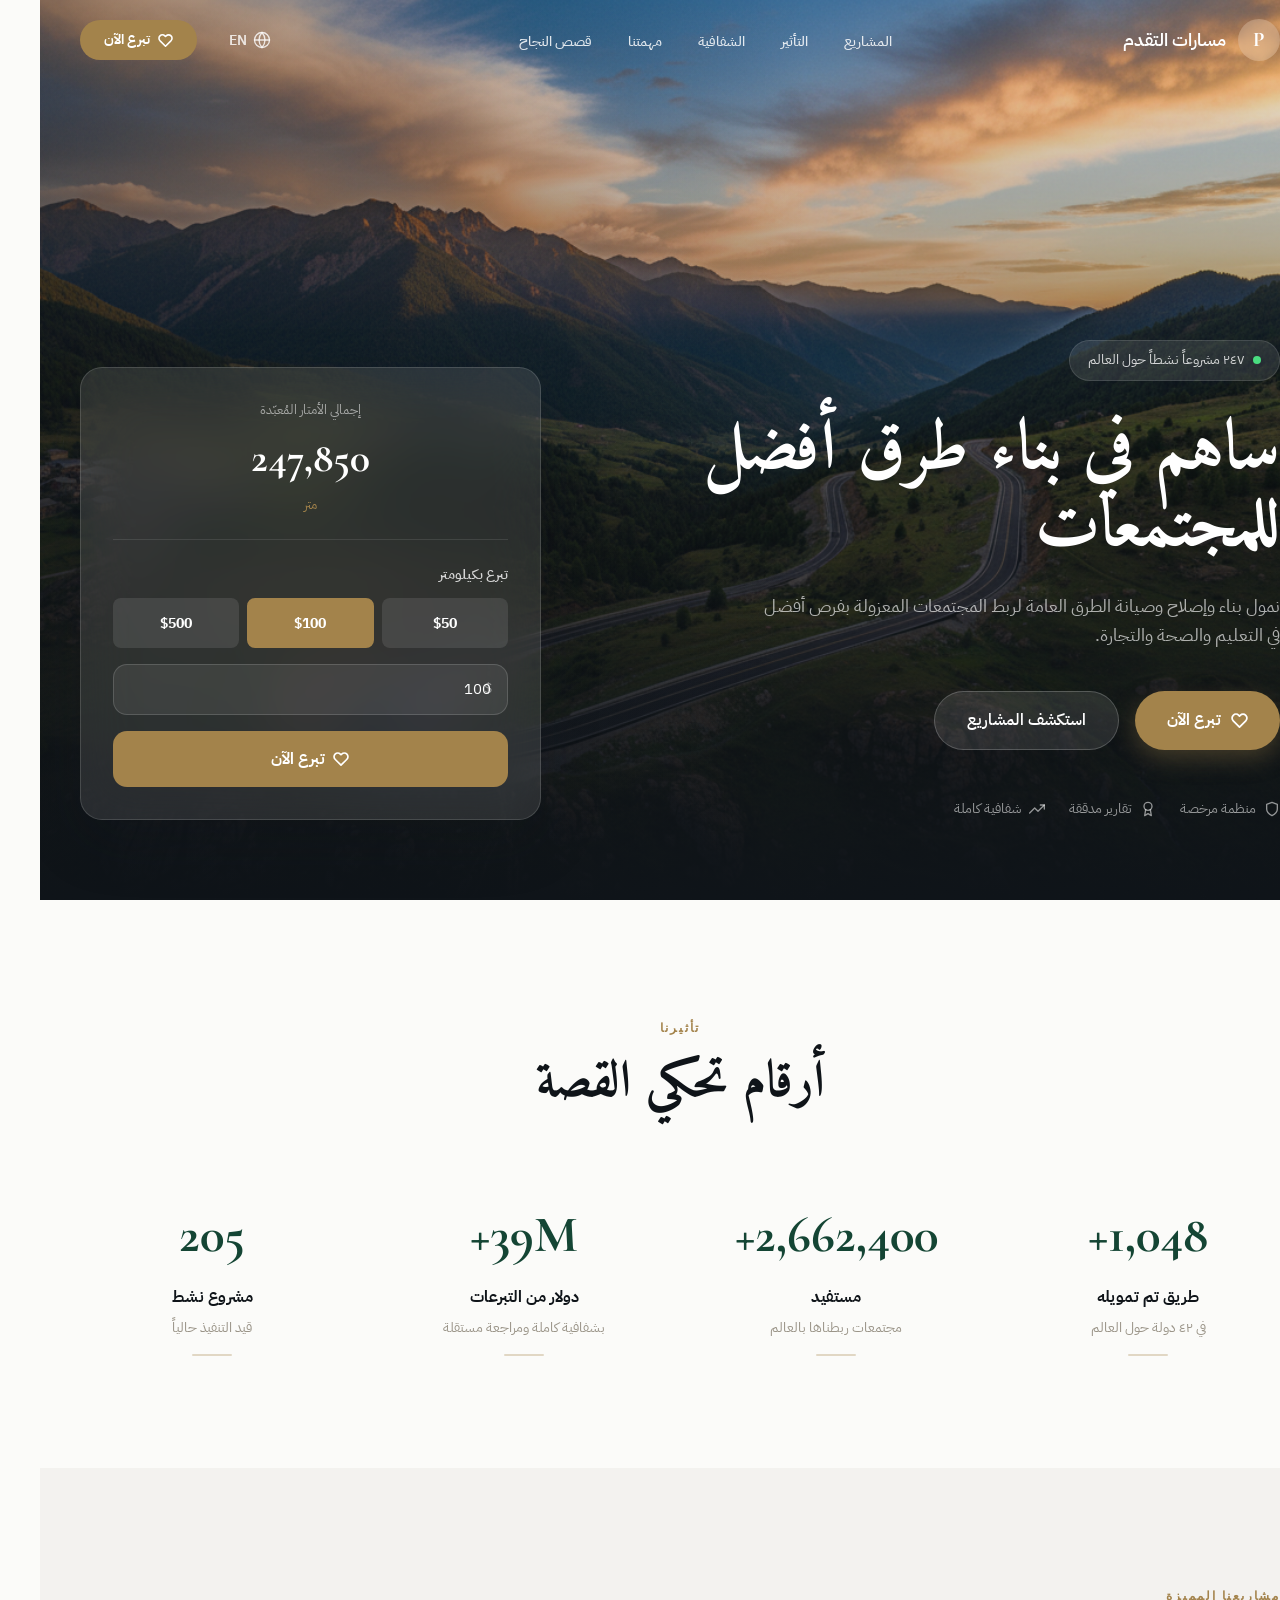
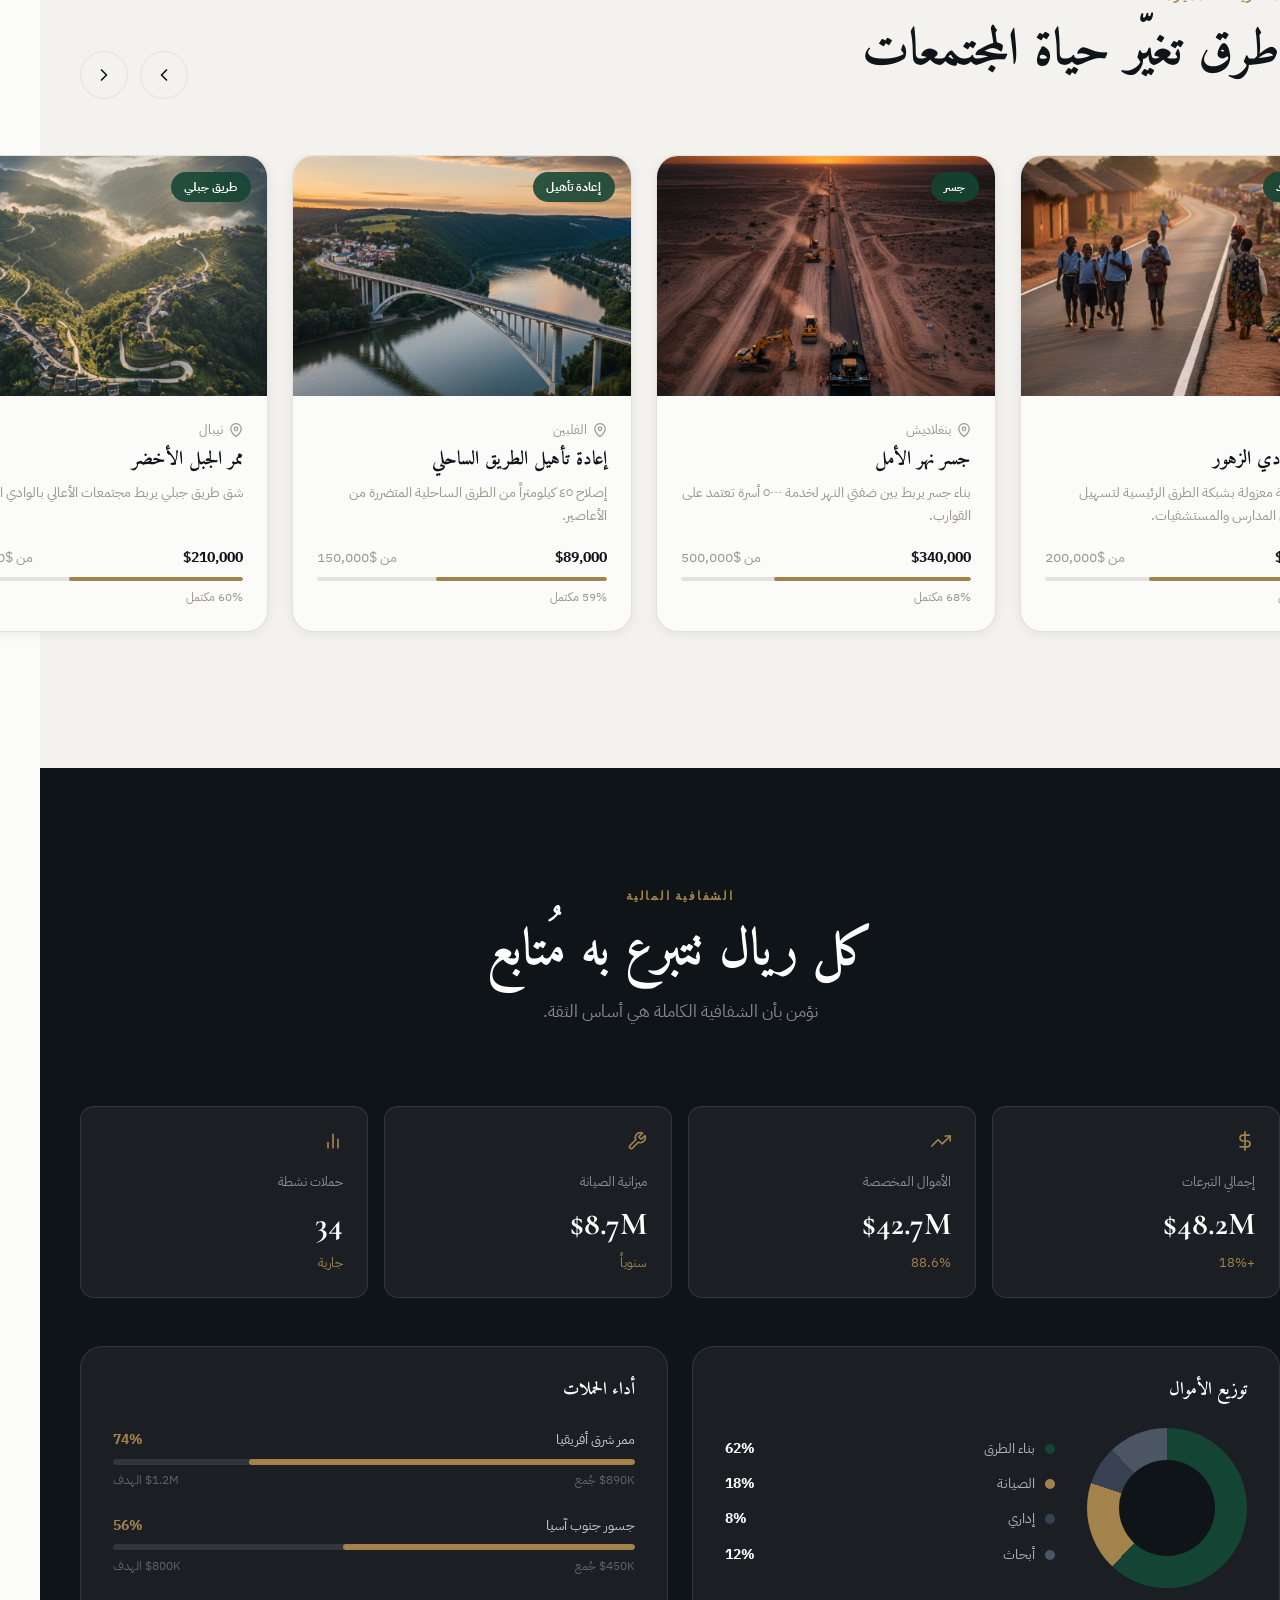
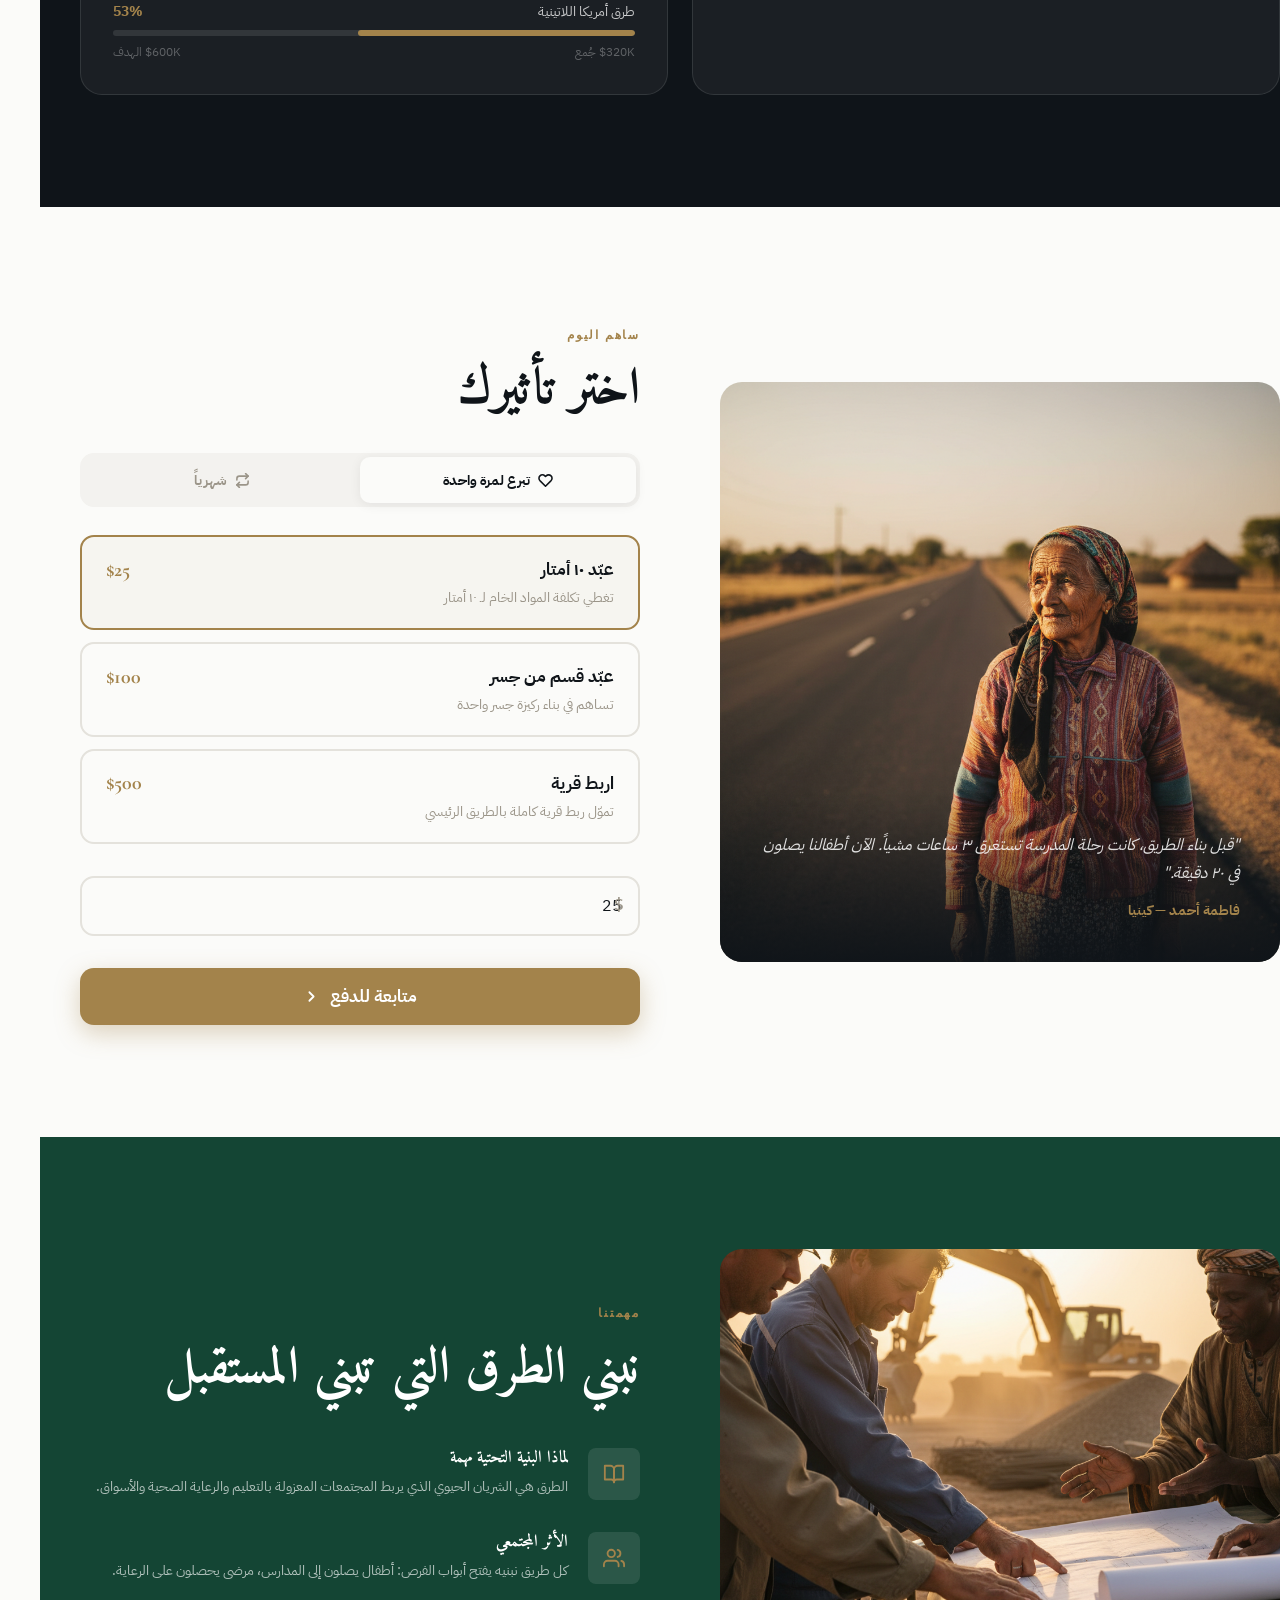
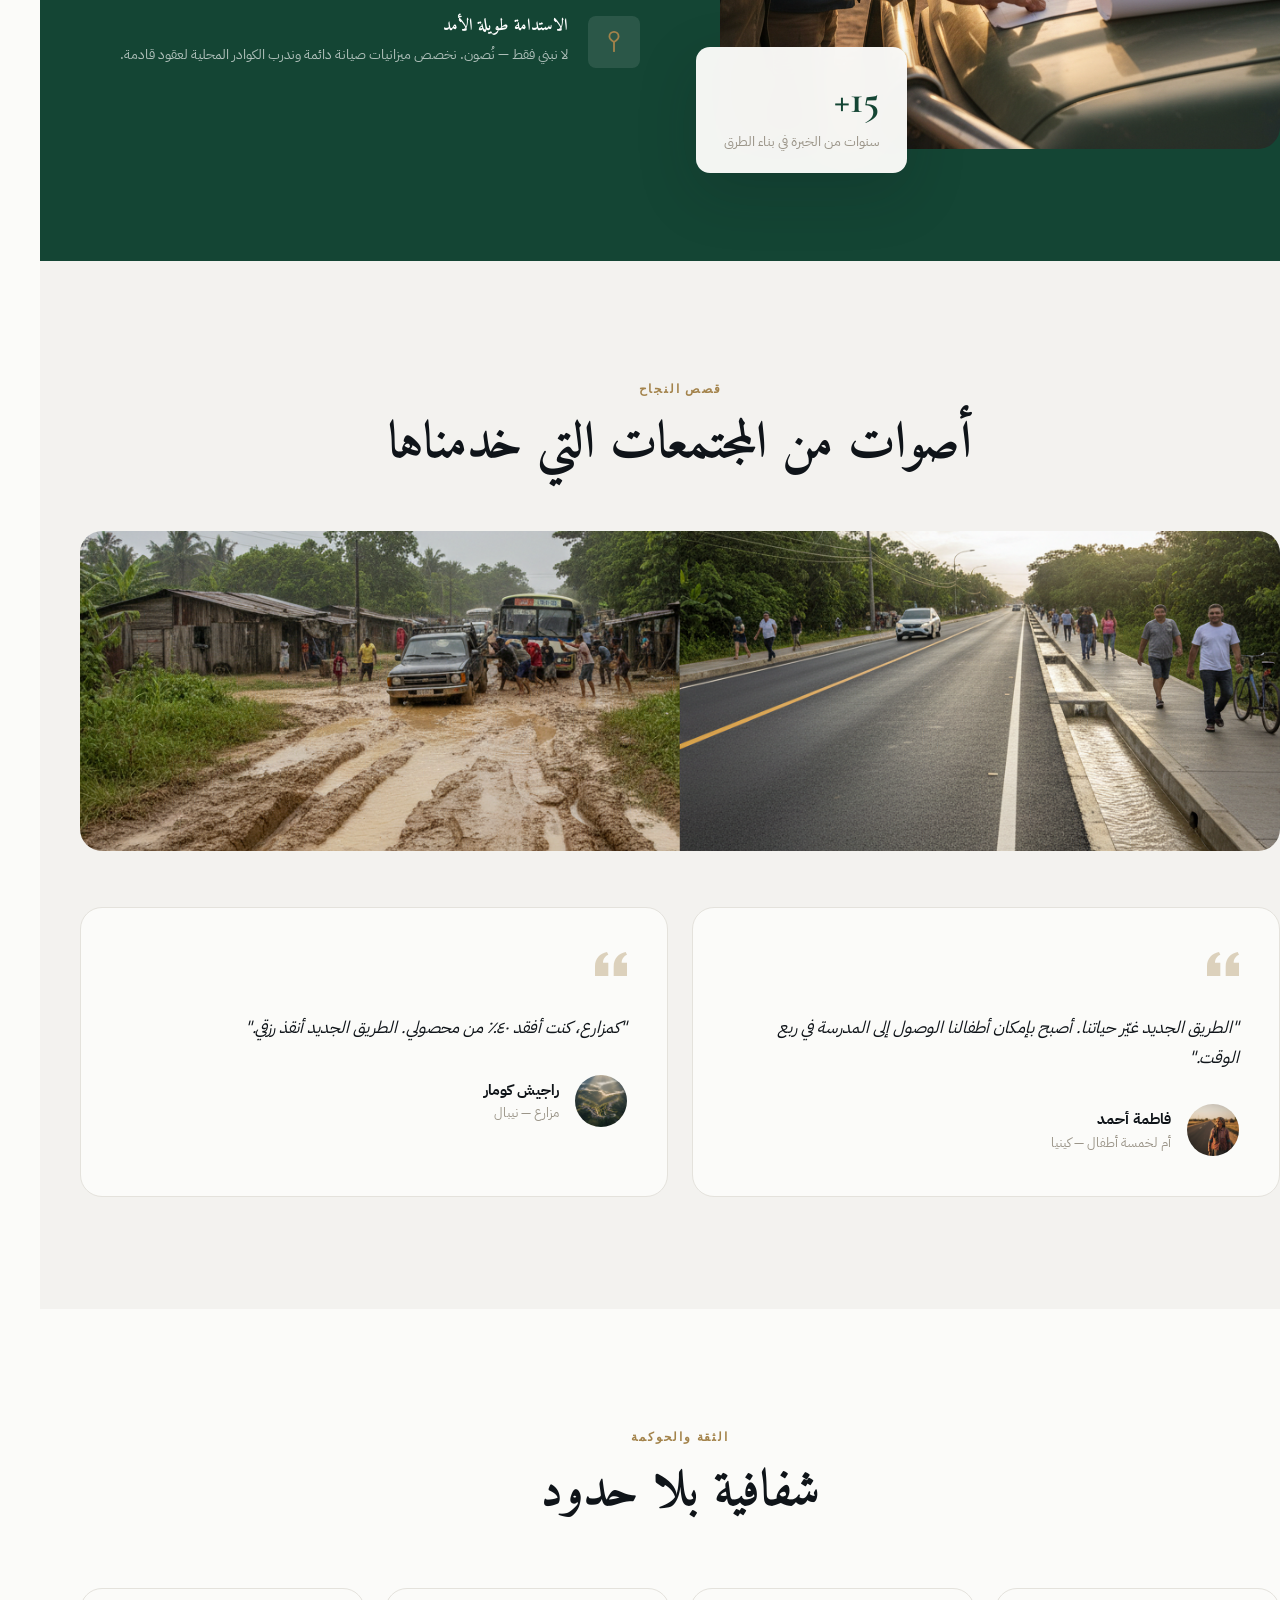
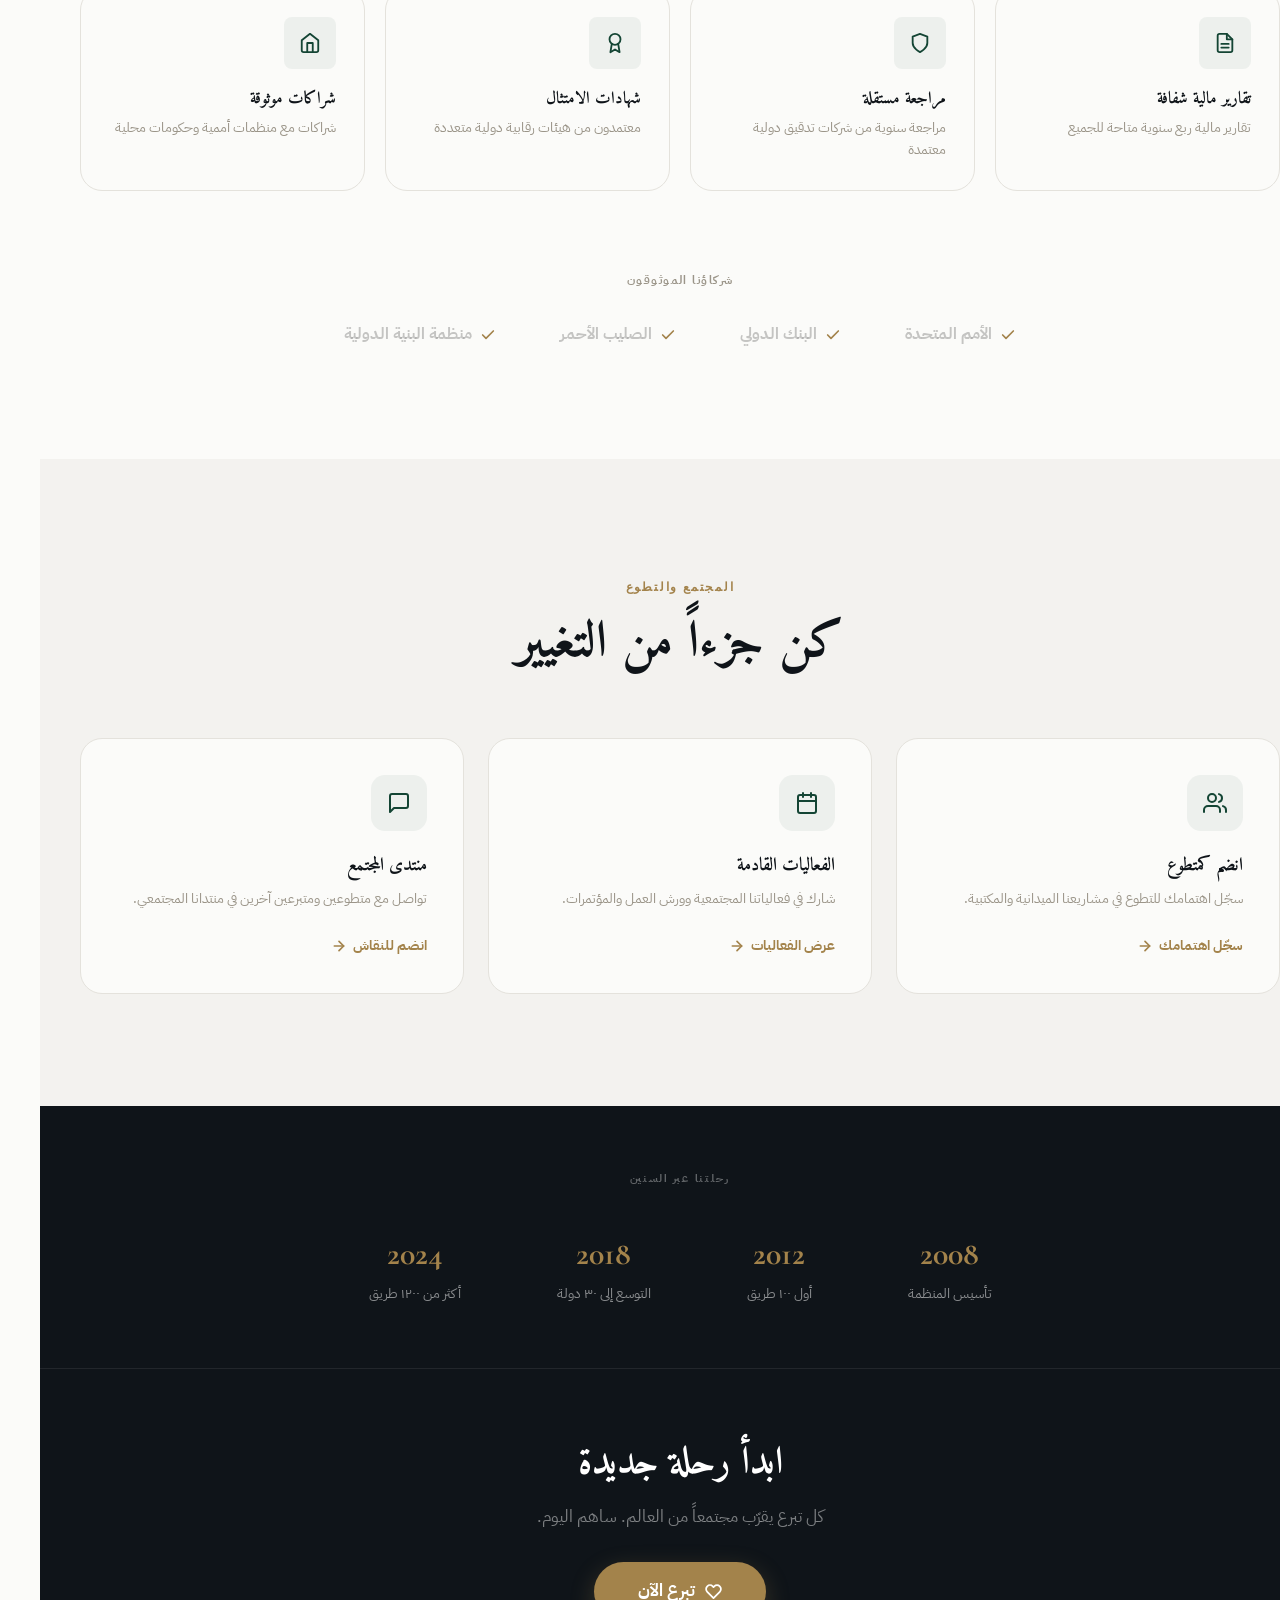
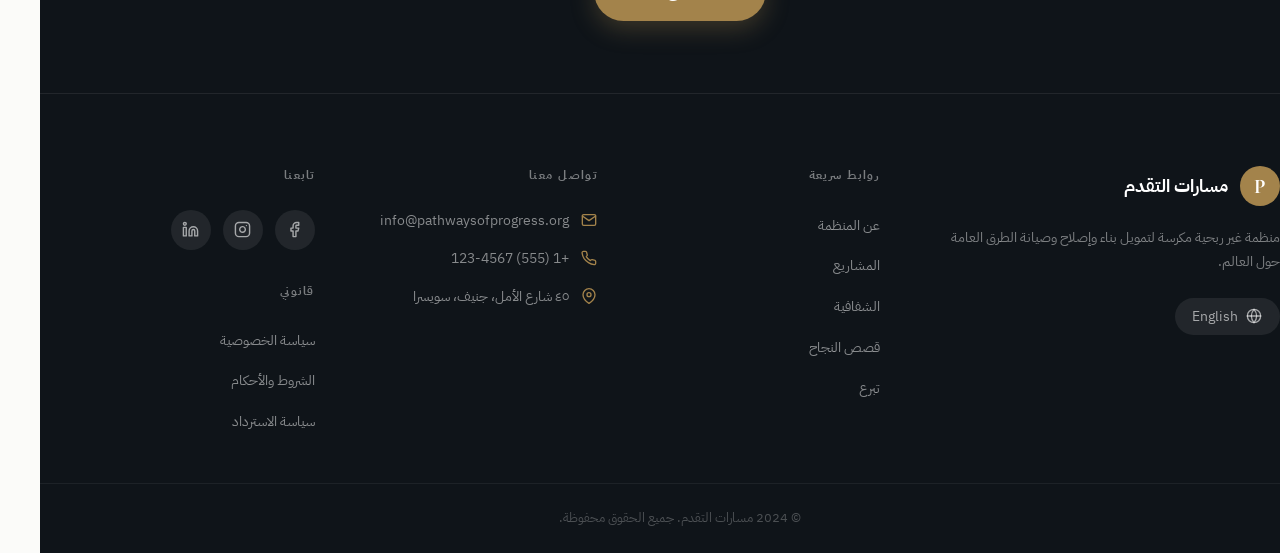
==== commit aeece781: "Add files via upload" ====
--- a/pathways.html
+++ b/pathways.html
@@ -5,7 +5,7 @@
 <title>مسارات التقدم | Pathways of Progress</title>
 <meta name="description" content="منظمة غير ربحية لتمويل بناء وصيانة الطرق العامة | NGO financing road construction worldwide" />
 <meta property="og:title" content="Pathways of Progress | مسارات التقدم" />
-<link rel="stylesheet" href="pathways-style.css" />
+<link rel="stylesheet" href="pathways-style.css"/>
 </head>
 <body>
 
